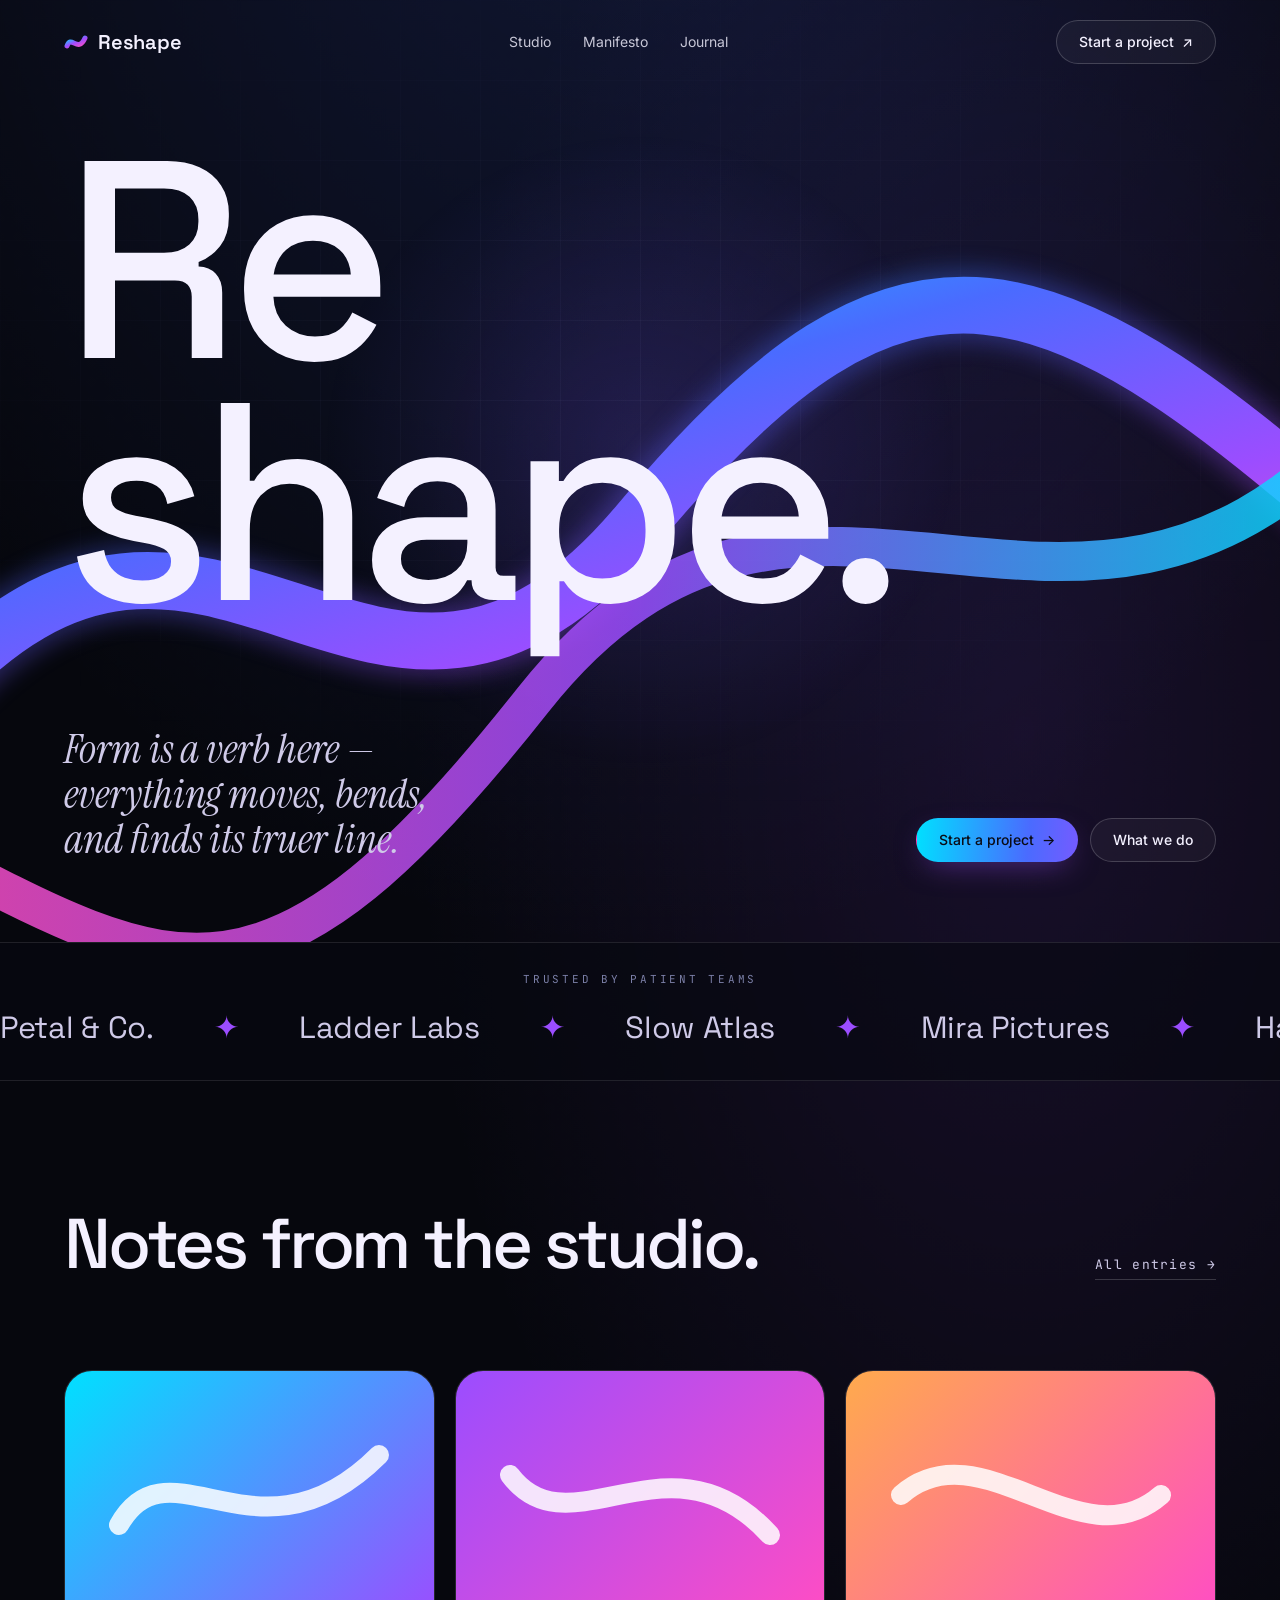
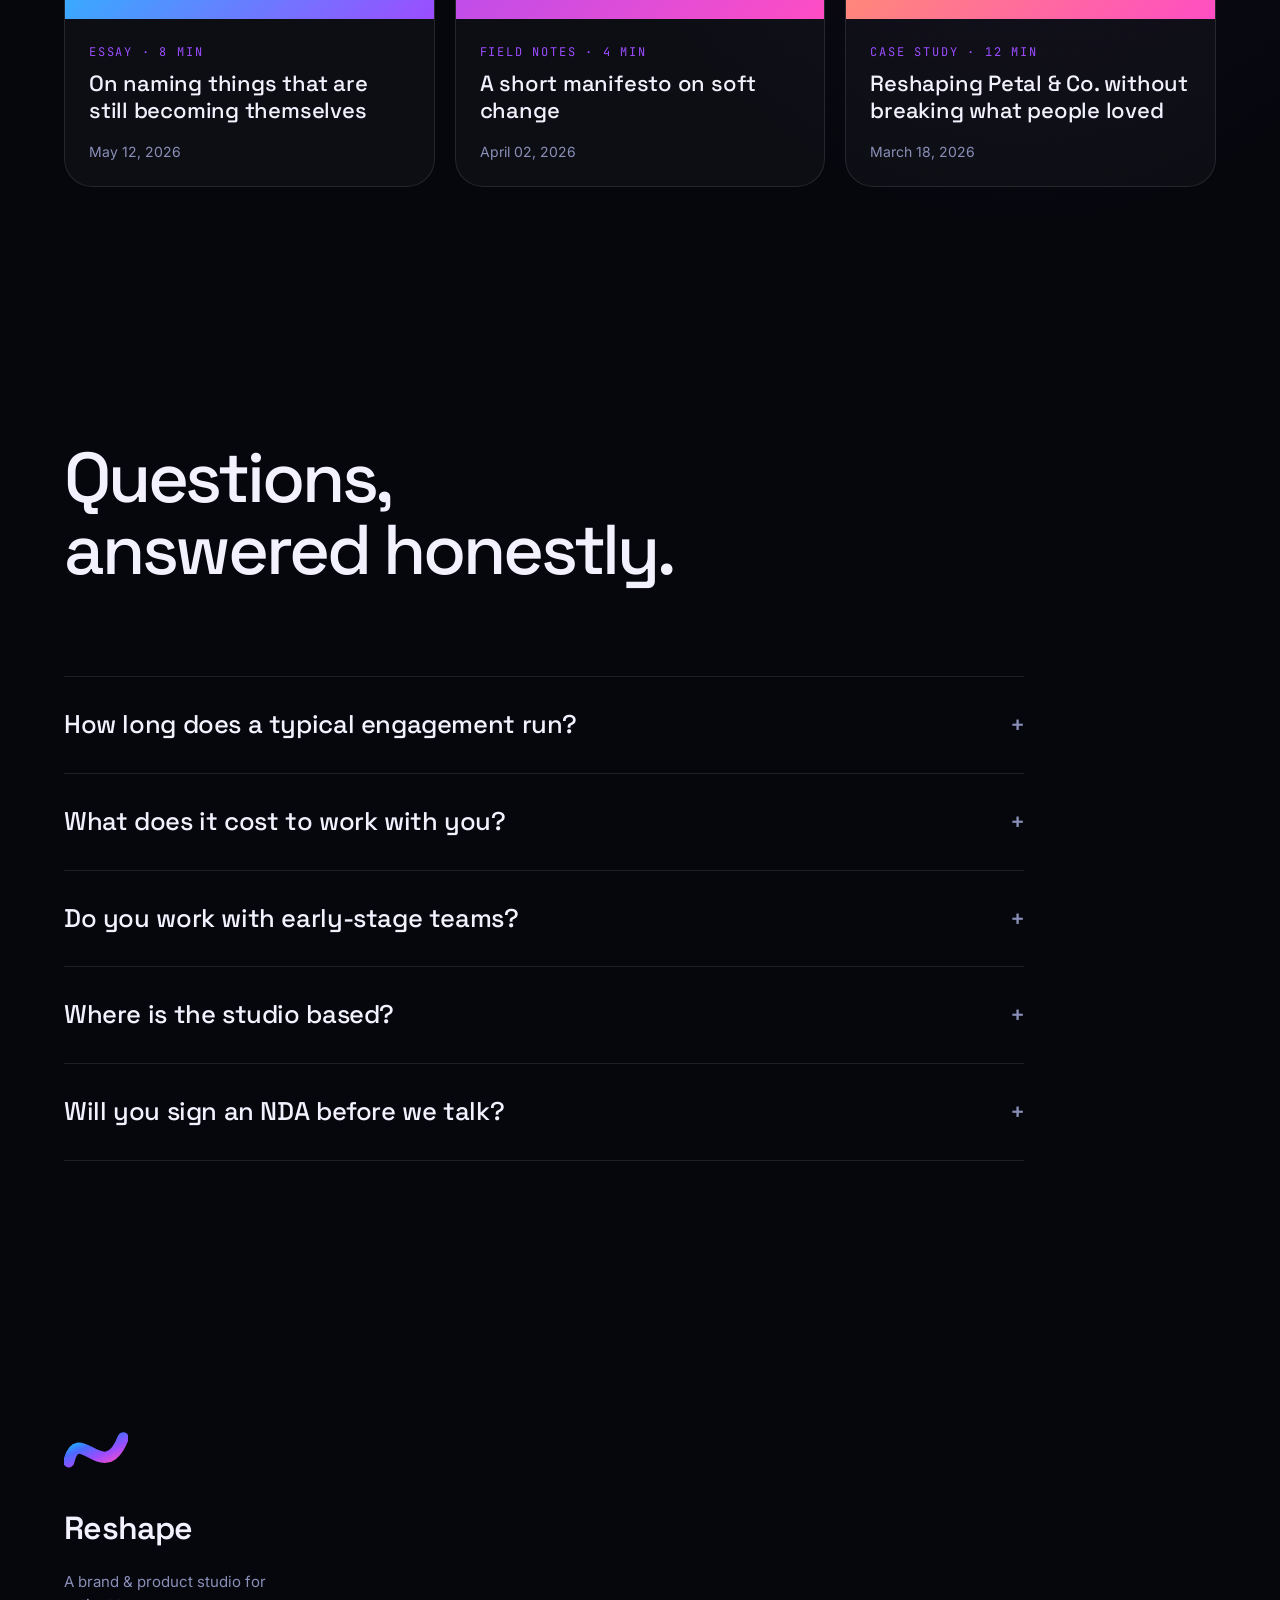
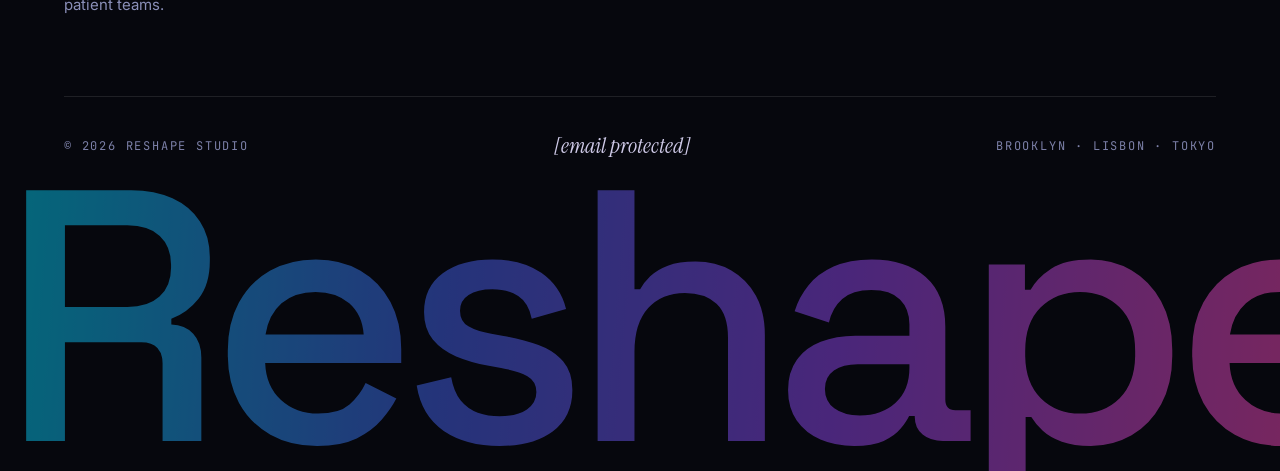
==== index.html @ f574984a "Update index.html" ====
<!doctype html>
<html lang="en">
<head>
<meta charset="utf-8" />
<meta name="viewport" content="width=device-width, initial-scale=1, viewport-fit=cover" />
<meta name="theme-color" content="#06070d" />
<title>Reshape</title>
<meta name="description" content="Reshape is a studio for patient teams. We help brands turn the corner without losing the thread — identity, product, and direction." />

<link rel="preconnect" href="https://fonts.googleapis.com" />
<link rel="preconnect" href="https://fonts.gstatic.com" crossorigin />
<link href="https://fonts.googleapis.com/css2?family=Space+Grotesk:wght@300;400;500;600;700&family=Inter:wght@300;400;500;600;700&family=Instrument+Serif:ital@0;1&family=JetBrains+Mono:wght@400;500&display=swap" rel="stylesheet" />
<link rel="stylesheet" href="aurora.css" />

<link rel="icon" href="data:image/svg+xml,%3Csvg xmlns='http://www.w3.org/2000/svg' viewBox='0 0 32 32'%3E%3Cdefs%3E%3ClinearGradient id='g' x1='0%25' y1='0%25' x2='100%25' y2='100%25'%3E%3Cstop offset='0%25' stop-color='%2300e0ff'/%3E%3Cstop offset='50%25' stop-color='%239b4dff'/%3E%3Cstop offset='100%25' stop-color='%23ff4dc4'/%3E%3C/linearGradient%3E%3C/defs%3E%3Cpath d='M 4 20 C 8 6, 18 26, 28 12' stroke='url(%23g)' stroke-width='6' stroke-linecap='round' fill='none'/%3E%3C/svg%3E" />

<script>
  /* Defaults persisted by the host. Edit values here for first-load state. */
  window.__TWEAK_DEFAULTS = /*EDITMODE-BEGIN*/{
    "mood": "aurora",
    "energy": "standard",
    "stance": "grotesk"
  }/*EDITMODE-END*/;
</script>
</head>
<body>

<!-- ambient cursor glow -->
<div id="cursor-glow" aria-hidden="true"></div>

<!-- NAV -->
<header class="nav" id="nav">
  <a class="nav__brand" href="#top" aria-label="Reshape home">
    <svg class="nav__logo" viewBox="0 0 24 24" aria-hidden="true">
      <defs>
        <linearGradient id="navLogo" x1="0%" y1="0%" x2="100%" y2="100%">
          <stop offset="0%" stop-color="#00e0ff"/>
          <stop offset="50%" stop-color="#9b4dff"/>
          <stop offset="100%" stop-color="#ff4dc4"/>
        </linearGradient>
      </defs>
      <path d="M 3 16 C 7 4, 14 24, 21 8" stroke="url(#navLogo)" stroke-width="5" stroke-linecap="round" fill="none"/>
    </svg>
    <span>Reshape</span>
  </a>
  <nav class="nav__links" aria-label="Primary">
    <a href="#capabilities">Studio</a>
    <a href="#manifesto">Manifesto</a>
    <a href="#journal">Journal</a>
  </nav>
  <a class="nav__cta btn btn--ghost" href="#contact">Start a project <span aria-hidden="true">↗</span></a>
  <button class="nav__burger" id="burger" aria-label="Open menu" aria-expanded="false" aria-controls="mobile-menu">
    <span></span><span></span>
  </button>
</header>

<!-- mobile menu -->
<div class="mobile-menu" id="mobile-menu" aria-hidden="true">
  <a href="#capabilities">Studio</a>
  <a href="#manifesto">Manifesto</a>
  <a href="#journal">Journal</a>
  <a class="btn btn--solid" href="#contact">Start a project ↗</a>
</div>

<main id="top">

<!-- HERO -->
<section class="hero">
  <div class="hero__grid" aria-hidden="true"></div>

  <svg class="hero__ribbon" viewBox="0 0 1440 1200" preserveAspectRatio="xMidYMid slice" aria-hidden="true">
    <defs>
      <linearGradient id="auroraGrad" x1="0%" y1="0%" x2="100%" y2="100%">
        <stop offset="0%" stop-color="#00e0ff"/>
        <stop offset="35%" stop-color="#4a6bff"/>
        <stop offset="65%" stop-color="#9b4dff"/>
        <stop offset="100%" stop-color="#ff4dc4"/>
      </linearGradient>
      <linearGradient id="auroraGrad2" x1="0%" y1="0%" x2="100%" y2="0%">
        <stop offset="0%" stop-color="#ff4dc4"/>
        <stop offset="50%" stop-color="#9b4dff"/>
        <stop offset="100%" stop-color="#00e0ff"/>
      </linearGradient>
      <filter id="auroraGlow" x="-20%" y="-20%" width="140%" height="140%">
        <feGaussianBlur stdDeviation="14"/>
      </filter>
    </defs>
    <path class="ribbon-glow" d="M -80 720 C 240 360, 420 880, 720 520 S 1180 220, 1560 560"
      stroke="url(#auroraGrad)" stroke-width="80" stroke-linecap="round" fill="none" opacity="0.35" filter="url(#auroraGlow)"/>
    <path class="ribbon-main" d="M -80 720 C 240 360, 420 880, 720 520 S 1180 220, 1560 560"
      stroke="url(#auroraGrad)" stroke-width="64" stroke-linecap="round" fill="none"/>
    <path class="ribbon-cross" d="M 1520 420 C 1200 760, 900 340, 600 720 S 200 1040, -100 880"
      stroke="url(#auroraGrad2)" stroke-width="44" stroke-linecap="round" fill="none" opacity="0.85"/>
  </svg>

  <div class="hero__inner">

    <h1 class="hero__wordmark" data-reveal>
      <span>Re&shy;</span>
      <span>shape.</span>
    </h1>

    <div class="hero__bottom">
      <p class="hero__tag">
        Form is a verb here —<br/>
        everything moves, bends,<br/>
        and finds its truer line.
      </p>
      <div class="hero__cta">
        <a class="btn btn--solid" href="#contact">Start a project <span aria-hidden="true">→</span></a>
        <a class="btn btn--ghost" href="#capabilities">What we do</a>
      </div>
    </div>

  <!--   <a class="hero__scroll" href="#manifesto" aria-label="Scroll down">
      <span>Scroll</span>
      <svg viewBox="0 0 12 24" width="12" height="24" aria-hidden="true">
        <path d="M 6 2 L 6 20 M 2 16 L 6 20 L 10 16" stroke="currentColor" stroke-width="1.5" fill="none" stroke-linecap="round"/>
      </svg>
    </a> -->
  </div>
</section>

<!-- LOGO MARQUEE -->
<section class="marquee" aria-label="Selected clients">
  <div class="marquee__label">Trusted by patient teams</div>
  <div class="marquee__track">
    <div class="marquee__row">
      <span>Petal &amp; Co.</span>
      <span aria-hidden="true">✦</span>
      <span>Ladder Labs</span>
      <span aria-hidden="true">✦</span>
      <span>Slow Atlas</span>
      <span aria-hidden="true">✦</span>
      <span>Mira Pictures</span>
      <span aria-hidden="true">✦</span>
      <span>Halfwater</span>
      <span aria-hidden="true">✦</span>
      <span>Forager &amp; Sons</span>
      <span aria-hidden="true">✦</span>
      <span>Northbound</span>
      <span aria-hidden="true">✦</span>
      <span>The Long Now</span>
      <span aria-hidden="true">✦</span>
      <span>Riverwide</span>
      <span aria-hidden="true">✦</span>
    </div>
    <div class="marquee__row" aria-hidden="true">
      <span>Petal &amp; Co.</span>
      <span>✦</span>
      <span>Ladder Labs</span>
      <span>✦</span>
      <span>Slow Atlas</span>
      <span>✦</span>
      <span>Mira Pictures</span>
      <span>✦</span>
      <span>Halfwater</span>
      <span>✦</span>
      <span>Forager &amp; Sons</span>
      <span>✦</span>
      <span>Northbound</span>
      <span>✦</span>
      <span>The Long Now</span>
      <span>✦</span>
      <span>Riverwide</span>
      <span>✦</span>
    </div>
  </div>
</section>

<!-- MANIFESTO 
<section class="manifesto" id="manifesto">
  <div class="container">
    <div class="section-head">
      <h2 class="section-title" data-reveal>
        Reshaping the digital landscape
      </h2>
    </div>
 <div class="manifesto__cols">
      <p data-reveal>Most brands don't need to be rebuilt. They need to be heard — patiently, carefully — until their next shape becomes obvious. We sit with the brief, draw it relentlessly, and hand back something alive in the world.</p>
      <p data-reveal>We work in small five-week cohorts. Four people, one decision worth getting right. No platoons. No decks for the sake of decks. Just a posture, a vocabulary, a way of being seen — and the systems to keep it growing.</p>
    </div> 
  </div>
</section> -->

<!-- CAPABILITIES 
<section class="capabilities" id="capabilities">
  <div class="container">
    <div class="section-head">
      <h2 class="section-title" data-reveal>What we draw, build, and ship.</h2>
    </div>

    <div class="cap-grid">
      <article class="cap" data-reveal>
        <header>
          <span class="cap__index">a / 04</span>
          <h3>Identity</h3>
        </header>
        <p>Marks, type systems, and tone of voice that age into themselves. Built to travel.</p>
        <ul class="cap__list">
          <li>Wordmarks &amp; symbols</li>
          <li>Type pairing &amp; custom letters</li>
          <li>Color, motion &amp; sound</li>
          <li>Brand guidelines</li>
        </ul>
        <svg class="cap__line" viewBox="0 0 200 80" aria-hidden="true">
          <path d="M 10 50 C 50 10, 90 70, 130 30 S 180 50, 190 30" stroke="url(#auroraGrad)" stroke-width="14" stroke-linecap="round" fill="none"/>
        </svg>
      </article>

      <article class="cap" data-reveal>
        <header>
          <span class="cap__index">b / 04</span>
          <h3>Product</h3>
        </header>
        <p>Interfaces with a clear posture and a quiet hand. We design what scales.</p>
        <ul class="cap__list">
          <li>Product strategy</li>
          <li>UI / UX design systems</li>
          <li>Web design &amp; build</li>
          <li>Front-end engineering</li>
        </ul>
        <svg class="cap__line" viewBox="0 0 200 80" aria-hidden="true">
          <path d="M 10 30 C 40 80, 80 10, 120 50 S 170 30, 190 50" stroke="url(#auroraGrad)" stroke-width="14" stroke-linecap="round" fill="none"/>
        </svg>
      </article>

      <article class="cap" data-reveal>
        <header>
          <span class="cap__index">c / 04</span>
          <h3>Editorial</h3>
        </header>
        <p>Books, decks, and stories with weight. Voices arranged in rhythm and breath.</p>
        <ul class="cap__list">
          <li>Editorial direction</li>
          <li>Art direction &amp; photography</li>
          <li>Long-form content systems</li>
          <li>Print &amp; publishing</li>
        </ul>
        <svg class="cap__line" viewBox="0 0 200 80" aria-hidden="true">
          <path d="M 10 60 C 40 20, 80 70, 110 30 S 170 50, 190 40" stroke="url(#auroraGrad)" stroke-width="14" stroke-linecap="round" fill="none"/>
        </svg>
      </article>

      <article class="cap" data-reveal>
        <header>
          <span class="cap__index">d / 04</span>
          <h3>Direction</h3>
        </header>
        <p>An outside perspective on your next year. Quietly, then all at once.</p>
        <ul class="cap__list">
          <li>Brand audits &amp; strategy</li>
          <li>Naming &amp; messaging</li>
          <li>Creative leadership</li>
          <li>Embedded partnerships</li>
        </ul>
        <svg class="cap__line" viewBox="0 0 200 80" aria-hidden="true">
          <path d="M 10 40 C 30 70, 70 20, 100 50 S 170 30, 190 50" stroke="url(#auroraGrad)" stroke-width="14" stroke-linecap="round" fill="none"/>
        </svg>
      </article>
    </div>
  </div>
</section> -->

<!-- PROCESS 
<section class="process">
  <div class="container">
    <div class="section-head">
      <h2 class="section-title" data-reveal>Three weights, one line.</h2>
    </div>

    <ol class="process__list">
      <li class="process__step" data-reveal>
        <div class="process__num">01</div>
        <div class="process__body">
          <h3>Direction</h3>
          <p>We sit with the brief — your tensions, your audience, your unspoken assumptions — until the shape it wants reveals itself. Two weeks of looking, listening, sketching.</p>
          <div class="process__meta"><span>Weeks 1–2</span> · <span>Discovery, audit, strategy</span></div>
        </div>
        <svg class="process__arc" viewBox="0 0 200 80" aria-hidden="true">
          <path d="M 10 50 C 50 10, 90 70, 130 30 S 180 50, 190 30" stroke="url(#auroraGrad)" stroke-width="12" stroke-linecap="round" fill="none"/>
        </svg>
      </li>
      <li class="process__step" data-reveal>
        <div class="process__num">02</div>
        <div class="process__body">
          <h3>Discipline</h3>
          <p>Then we draw — relentlessly — until every curve carries weight. Two weeks of making the work feel inevitable.</p>
          <div class="process__meta"><span>Weeks 3–4</span> · <span>Design, iterate, refine</span></div>
        </div>
        <svg class="process__arc" viewBox="0 0 200 80" aria-hidden="true">
          <path d="M 10 30 C 40 80, 80 10, 120 50 S 170 30, 190 50" stroke="url(#auroraGrad)" stroke-width="12" stroke-linecap="round" fill="none"/>
        </svg>
      </li>
      <li class="process__step" data-reveal>
        <div class="process__num">03</div>
        <div class="process__body">
          <h3>Delivery</h3>
          <p>And then we let it go, alive in the hands of the people who use it. One week of hand-off, training, and patient launch.</p>
          <div class="process__meta"><span>Week 5</span> · <span>Build, ship, hand over</span></div>
        </div>
        <svg class="process__arc" viewBox="0 0 200 80" aria-hidden="true">
          <path d="M 10 40 C 30 70, 70 20, 100 50 S 170 30, 190 50" stroke="url(#auroraGrad)" stroke-width="12" stroke-linecap="round" fill="none"/>
        </svg>
      </li>
    </ol>
  </div>
</section> -->

<!-- STATS 
<section class="stats">
  <div class="container">
    <div class="stats__grid">
      <div class="stat" data-reveal>
        <div class="stat__num" data-count="84">0</div>
        <div class="stat__label">brands reshaped<br/>since 2019</div>
      </div>
      <div class="stat" data-reveal>
        <div class="stat__num" data-count="5">0</div>
        <div class="stat__label">weeks from kickoff<br/>to handoff, typically</div>
      </div>
      <div class="stat" data-reveal>
        <div class="stat__num" data-count="14">0</div>
        <div class="stat__label">in the studio<br/>across 4 timezones</div>
      </div>
      <div class="stat" data-reveal>
        <div class="stat__num" data-count="2">0</div>
        <div class="stat__label">spots open<br/>for Q3 of 2026</div>
      </div>
    </div>
  </div>
</section> -->

<!-- JOURNAL -->
<section class="journal" id="journal">
  <div class="container">
    <div class="section-head section-head--row">
      <div>
        <h2 class="section-title" data-reveal>Notes from the studio.</h2>
      </div>
      <a class="link" href="#">All entries →</a>
    </div>
    <div class="journal__grid">
      <a class="post" href="#" data-reveal style="--from:#00e0ff;--to:#9b4dff">
        <div class="post__cover">
          <svg viewBox="0 0 300 200" aria-hidden="true"><path d="M 20 130 C 70 40, 160 180, 280 60" stroke="white" stroke-opacity="0.85" stroke-width="20" stroke-linecap="round" fill="none"/></svg>
        </div>
        <div class="post__meta">Essay · 8 min</div>
        <h3 class="post__title">On naming things that are still becoming themselves</h3>
        <div class="post__date">May 12, 2026</div>
      </a>
      <a class="post" href="#" data-reveal style="--from:#9b4dff;--to:#ff4dc4">
        <div class="post__cover">
          <svg viewBox="0 0 300 200" aria-hidden="true"><path d="M 20 80 C 80 160, 180 30, 280 140" stroke="white" stroke-opacity="0.85" stroke-width="20" stroke-linecap="round" fill="none"/></svg>
        </div>
        <div class="post__meta">Field notes · 4 min</div>
        <h3 class="post__title">A short manifesto on soft change</h3>
        <div class="post__date">April 02, 2026</div>
      </a>
      <a class="post" href="#" data-reveal style="--from:#ffaa4d;--to:#ff4dc4">
        <div class="post__cover">
          <svg viewBox="0 0 300 200" aria-hidden="true"><path d="M 20 100 C 100 30, 200 170, 280 100" stroke="white" stroke-opacity="0.85" stroke-width="20" stroke-linecap="round" fill="none"/></svg>
        </div>
        <div class="post__meta">Case study · 12 min</div>
        <h3 class="post__title">Reshaping Petal &amp; Co. without breaking what people loved</h3>
        <div class="post__date">March 18, 2026</div>
      </a>
    </div>
  </div>
</section>

<!-- FAQ -->
<section class="faq">
  <div class="container">
    <div class="section-head">
      <h2 class="section-title" data-reveal>Questions, answered honestly.</h2>
    </div>
    <div class="faq__list" id="faq-list">
      <details class="faq__item" data-reveal>
        <summary>How long does a typical engagement run?<span class="faq__icon" aria-hidden="true">+</span></summary>
        <div class="faq__body">Most identity engagements run five weeks end-to-end. Product work and embedded direction usually extends to 8–14 weeks; we'll scope honestly on the kickoff call.</div>
      </details>
      <details class="faq__item" data-reveal>
        <summary>What does it cost to work with you?<span class="faq__icon" aria-hidden="true">+</span></summary>
        <div class="faq__body">Identity sprints start at $48,000. Product engagements start at $96,000. We don't haggle, but we'll happily reshape scope to fit the right number for both of us.</div>
      </details>
      <details class="faq__item" data-reveal>
        <summary>Do you work with early-stage teams?<span class="faq__icon" aria-hidden="true">+</span></summary>
        <div class="faq__body">Often. We hold one founder slot per cohort at a reduced rate — apply by the form below and tell us your story.</div>
      </details>
      <details class="faq__item" data-reveal>
        <summary>Where is the studio based?<span class="faq__icon" aria-hidden="true">+</span></summary>
        <div class="faq__body">Brooklyn, Lisbon, and Tokyo, in that order of timezone. We work remotely with frequent in-person workshops; we'll fly out for the kickoff.</div>
      </details>
      <details class="faq__item" data-reveal>
        <summary>Will you sign an NDA before we talk?<span class="faq__icon" aria-hidden="true">+</span></summary>
        <div class="faq__body">Yes. Send one to <a href="/cdn-cgi/l/email-protection#533b363f3f3c132136203b3223367d202726373a3c"><span class="__cf_email__" data-cfemail="2c44494040436c5e495f444d5c49025f5859484543">[email&#160;protected]</span></a> with your kickoff inquiry and we'll have it signed within the day.</div>
      </details>
    </div>
  </div>
</section>

<!-- FOOTER -->
<footer class="footer">
  <div class="container">
    <div class="footer__top">
      <div class="footer__brand">
        <svg class="footer__logo" viewBox="0 0 80 80" aria-hidden="true">
          <path d="M 6 56 C 18 6, 50 88, 74 26" stroke="url(#auroraGrad)" stroke-width="14" stroke-linecap="round" fill="none"/>
        </svg>
        <div class="footer__mark">Reshape</div>
        <p>A brand &amp; product studio for patient teams.</p>
      </div>

    </div>

    <div class="footer__bottom">
      <div>© 2026 Reshape Studio</div>
      <div class="footer__email"><a href="/cdn-cgi/l/email-protection#49212c252526093b2c3a2128392c673a3d3c2d2026"><span class="__cf_email__" data-cfemail="ea828f868685aa988f99828b9a8fc4999e9f8e8385">[email&#160;protected]</span></a></div>
      <div>Brooklyn · Lisbon · Tokyo</div>
    </div>
  </div>

  <!-- huge footer wordmark -->
  <div class="footer__mega" aria-hidden="true">Reshape.</div>
</footer>

<!-- shared SVG defs (re-declared for inline scopes) -->
<svg width="0" height="0" style="position:absolute" aria-hidden="true">
  <defs>
    <linearGradient id="auroraGrad-global" x1="0%" y1="0%" x2="100%" y2="100%">
      <stop offset="0%" stop-color="#00e0ff"/>
      <stop offset="35%" stop-color="#4a6bff"/>
      <stop offset="65%" stop-color="#9b4dff"/>
      <stop offset="100%" stop-color="#ff4dc4"/>
    </linearGradient>
  </defs>
</svg>

<script data-cfasync="false" src="/cdn-cgi/scripts/5c5dd728/cloudflare-static/email-decode.min.js"></script><script src="aurora.js" defer></script>
<script src="tweaks.js" defer></script>

<!-- TWEAKS PANEL -->
<aside class="tw" id="tweaks-panel" hidden aria-label="Tweaks">
  <header class="tw__head">
    <div class="tw__drag" aria-hidden="true">
      <span></span><span></span><span></span>
    </div>
    <div class="tw__title">Tweaks</div>
    <button class="tw__close" id="tw-close" aria-label="Close tweaks">×</button>
  </header>

  <section class="tw__section">
    <div class="tw__label">Mood</div>
    <div class="tw__seg" role="radiogroup" data-tw="mood">
      <button data-v="aurora" class="tw__chip"><span class="tw__sw" style="background:linear-gradient(95deg,#00e0ff,#4a6bff,#9b4dff,#ff4dc4)"></span>Aurora</button>
      <button data-v="sundown" class="tw__chip"><span class="tw__sw" style="background:linear-gradient(95deg,#ffaa4d,#ff6b4d,#ff4d8a,#c84dff)"></span>Sundown</button>
      <button data-v="toxic" class="tw__chip"><span class="tw__sw" style="background:linear-gradient(95deg,#4dffb1,#4ad8e0,#6f4dff,#c84dff)"></span>Toxic</button>
      <button data-v="ember" class="tw__chip"><span class="tw__sw" style="background:linear-gradient(95deg,#ffd24d,#ff6b4d,#c8254d,#6b1a8a)"></span>Ember</button>
    </div>
  </section>

  <section class="tw__section">
    <div class="tw__label">Ribbon energy</div>
    <div class="tw__seg" role="radiogroup" data-tw="energy">
      <button data-v="calm" class="tw__chip">Calm</button>
      <button data-v="standard" class="tw__chip">Standard</button>
      <button data-v="wild" class="tw__chip">Wild</button>
    </div>
  </section>

  <section class="tw__section">
    <div class="tw__label">Type stance</div>
    <div class="tw__seg" role="radiogroup" data-tw="stance">
      <button data-v="grotesk" class="tw__chip">Grotesk</button>
      <button data-v="serif" class="tw__chip">Serif</button>
      <button data-v="mono" class="tw__chip">Mono</button>
    </div>
  </section>
</aside>

</body>
</html>
---- aurora.css ----
/* ========================================================
   Reshape · Aurora — production stylesheet
   Approach: mobile-first, CSS custom properties, fluid type via clamp().
   ======================================================== */

:root {
  /* palette */
  --bg-0: #06070d;
  --bg-1: #0a0b14;
  --bg-2: #131634;
  --ink: #f4f1ff;
  --ink-dim: #cfcae8;
  --ink-mute: #8a8fb8;
  --ink-faint: #7c80a8;
  --line: rgba(255, 255, 255, 0.1);
  --line-strong: rgba(255, 255, 255, 0.18);
  --tile: rgba(255, 255, 255, 0.03);
  --tile-hover: rgba(255, 255, 255, 0.06);

  --cyan: #00e0ff;
  --blue: #4a6bff;
  --violet: #9b4dff;
  --magenta: #ff4dc4;
  --orange: #ffaa4d;
  --mint: #4dffb1;

  --grad: linear-gradient(95deg, var(--cyan) 0%, var(--blue) 35%, var(--violet) 65%, var(--magenta) 100%);
  --grad-soft: linear-gradient(135deg, rgba(0, 224, 255, 0.18), rgba(155, 77, 255, 0.18), rgba(255, 77, 196, 0.18));

  /* type */
  --f-display: "Space Grotesk", system-ui, sans-serif;
  --f-body: "Inter", system-ui, sans-serif;
  --f-serif: "Instrument Serif", Georgia, serif;
  --f-mono: "JetBrains Mono", ui-monospace, monospace;

  /* tweak-driven */
  --f-display-tw: "Space Grotesk", system-ui, sans-serif;
  --f-display-weight: 500;
  --f-display-tracking: -0.045em;
  --f-display-case: none;
  --f-display-style: normal;
  --glow-rgb: 120, 90, 255;
  --cta-border: rgba(155, 77, 255, 0.18);

  /* layout */
  --container: 1280px;
  --gutter: clamp(20px, 5vw, 80px);
  --radius: 28px;
  --radius-lg: 36px;

  /* anim */
  --ease: cubic-bezier(0.22, 1, 0.36, 1);
}

* { box-sizing: border-box; }

html, body {
  margin: 0; padding: 0;
  background: var(--bg-0);
  color: var(--ink);
  font-family: var(--f-body);
  -webkit-font-smoothing: antialiased;
  -moz-osx-font-smoothing: grayscale;
  text-rendering: optimizeLegibility;
}

html { scroll-behavior: smooth; }
@media (prefers-reduced-motion: reduce) {
  html { scroll-behavior: auto; }
  *, *::before, *::after { animation-duration: 0.001ms !important; transition-duration: 0.001ms !important; }
}

body {
  font-size: 17px;
  line-height: 1.55;
  overflow-x: hidden;
  background:
    radial-gradient(120% 60% at 50% -10%, rgba(74, 107, 255, 0.18) 0%, transparent 60%),
    radial-gradient(80% 50% at 80% 20%, rgba(155, 77, 255, 0.12) 0%, transparent 60%),
    var(--bg-0);
}

a { color: inherit; text-decoration: none; }

::selection { background: rgba(155, 77, 255, 0.6); color: white; }

/* ============== CURSOR GLOW ============== */
#cursor-glow {
  position: fixed;
  top: 0; left: 0;
  width: 640px; height: 640px;
  border-radius: 50%;
  background: radial-gradient(circle, rgba(var(--glow-rgb), 0.18), rgba(var(--glow-rgb), 0) 70%);
  pointer-events: none;
  transform: translate3d(-320px, -320px, 0);
  z-index: 1;
  opacity: 0;
  transition: opacity 0.6s ease, background 0.6s ease;
  will-change: transform;
}
body.glow-on #cursor-glow { opacity: 1; }
@media (hover: none) { #cursor-glow { display: none; } }

/* ============== CONTAINER / SECTIONS ============== */
.container {
  max-width: var(--container);
  margin: 0 auto;
  padding: 0 var(--gutter);
  position: relative;
  z-index: 2;
}

section { position: relative; z-index: 2; }

/* ============== NAV ============== */
.nav {
  position: fixed; top: 0; left: 0; right: 0; z-index: 50;
  display: flex; align-items: center; justify-content: space-between;
  gap: 24px;
  padding: 20px var(--gutter);
  transition: background 0.3s ease, backdrop-filter 0.3s ease, border-color 0.3s ease;
  border-bottom: 1px solid transparent;
}
.nav.is-scrolled {
  background: rgba(6, 7, 13, 0.7);
  backdrop-filter: blur(16px);
  -webkit-backdrop-filter: blur(16px);
  border-bottom-color: var(--line);
}
.nav__brand {
  display: flex; align-items: center; gap: 10px;
  font-family: var(--f-display); font-size: 20px; font-weight: 600; letter-spacing: -0.01em;
  color: var(--ink);
}
.nav__logo { width: 24px; height: 24px; flex-shrink: 0; }
.nav__links {
  display: flex; gap: 32px;
  font-size: 14px; color: rgba(232, 230, 245, 0.85);
}
.nav__links a {
  position: relative;
  padding: 6px 0;
  transition: color 0.2s;
}
.nav__links a:hover { color: var(--ink); }
.nav__links a::after {
  content: ""; position: absolute; left: 0; bottom: 0; right: 100%;
  height: 1px; background: var(--grad);
  transition: right 0.4s var(--ease);
}
.nav__links a:hover::after { right: 0; }

.nav__burger {
  display: none;
  background: transparent; border: 1px solid var(--line-strong); color: var(--ink);
  width: 40px; height: 40px; border-radius: 99px;
  cursor: pointer; padding: 0; position: relative;
}
.nav__burger span {
  position: absolute; left: 10px; right: 10px; height: 1.5px; background: currentColor;
  border-radius: 1px; transition: transform 0.3s var(--ease), opacity 0.2s;
}
.nav__burger span:nth-child(1) { top: 15px; }
.nav__burger span:nth-child(2) { top: 23px; }
.nav__burger.is-open span:nth-child(1) { top: 19px; transform: rotate(45deg); }
.nav__burger.is-open span:nth-child(2) { top: 19px; transform: rotate(-45deg); }

/* ============== BUTTONS ============== */
.btn {
  display: inline-flex; align-items: center; gap: 8px;
  padding: 14px 22px;
  border-radius: 99px;
  font-family: var(--f-body); font-size: 14px; font-weight: 500;
  cursor: pointer; border: 1px solid transparent;
  transition: transform 0.2s var(--ease), background 0.2s, border-color 0.2s, box-shadow 0.3s;
  white-space: nowrap;
  line-height: 1;
}
.btn--solid {
  background: var(--grad);
  color: #0a0b14;
  background-size: 200% 100%;
  background-position: 0% 50%;
  box-shadow: 0 10px 30px -10px rgba(155, 77, 255, 0.5);
}
.btn--solid:hover { background-position: 100% 50%; transform: translateY(-1px); box-shadow: 0 16px 40px -12px rgba(255, 77, 196, 0.5); }
.btn--ghost {
  background: rgba(255, 255, 255, 0.04);
  border-color: var(--line-strong);
  color: var(--ink);
}
.btn--ghost:hover { background: rgba(255, 255, 255, 0.08); border-color: rgba(255, 255, 255, 0.3); }

/* ============== MOBILE MENU ============== */
.mobile-menu {
  position: fixed; inset: 64px 0 0 0;
  background: rgba(6, 7, 13, 0.96);
  backdrop-filter: blur(20px);
  padding: 32px var(--gutter);
  display: flex; flex-direction: column; gap: 4px;
  z-index: 40;
  transform: translateY(-110%);
  transition: transform 0.45s var(--ease);
  border-bottom: 1px solid var(--line);
}
.mobile-menu.is-open { transform: translateY(0); }
.mobile-menu a {
  font-family: var(--f-display); font-size: 32px; font-weight: 500;
  padding: 16px 0;
  border-bottom: 1px solid var(--line);
  letter-spacing: -0.02em;
}
.mobile-menu .btn { margin-top: 24px; align-self: flex-start; padding: 16px 26px; font-size: 15px; }

/* ============== ATOMS ============== */
.eyebrow {
  display: inline-flex; align-items: center; gap: 12px;
  font-family: var(--f-mono); font-size: 12px;
  letter-spacing: 0.18em; text-transform: uppercase;
  color: var(--ink-mute);
  flex-wrap: wrap;
}
.eyebrow__sep { opacity: 0.4; }
.eyebrow__status { display: inline-flex; align-items: center; gap: 8px; color: var(--ink-dim); }

.dot { width: 8px; height: 8px; border-radius: 99px; flex-shrink: 0; display: inline-block; }
.dot--violet { background: var(--violet); box-shadow: 0 0 10px var(--violet); }
.dot--cyan { background: var(--cyan); box-shadow: 0 0 10px var(--cyan); }
.dot--magenta { background: var(--magenta); box-shadow: 0 0 10px var(--magenta); }
.dot--green { background: #3ec078; box-shadow: 0 0 10px #3ec078; }

.kicker {
  display: inline-flex; align-items: center; gap: 12px;
  font-family: var(--f-mono); font-size: 12px;
  letter-spacing: 0.2em; text-transform: uppercase;
  color: var(--ink-mute);
  margin-bottom: 28px;
}

.italic { font-family: var(--f-serif); font-style: italic; font-weight: 400; }
.muted { color: var(--ink-mute); }
.link {
  font-family: var(--f-mono); font-size: 13px; letter-spacing: 0.1em;
  color: var(--ink-dim);
  border-bottom: 1px solid var(--line-strong);
  padding-bottom: 4px;
  transition: color 0.2s, border-color 0.2s;
}
.link:hover { color: var(--ink); border-bottom-color: var(--magenta); }

/* ============== REVEAL ==============
   Inverted: content is visible by default. Reveal animation only runs
   when JS adds `.js-reveals` to <body> — ensuring no content ever stays
   invisible if JS / IntersectionObserver fails. */
[data-reveal] {
  opacity: 1;
  transform: none;
}
body.js-reveals [data-reveal] {
  opacity: 0;
  transform: translateY(28px);
  transition: opacity 1s var(--ease), transform 1s var(--ease);
}
body.js-reveals [data-reveal].is-in,
[data-reveal].is-in {
  opacity: 1;
  transform: none;
}

/* ============== HERO ============== */
.hero {
  position: relative;
  min-height: 100vh;
  min-height: 100svh;
  padding-top: 100px;
  padding-bottom: 80px;
  overflow: hidden;
}
h1.hero__wordmark.is-in {
    margin-top: 40px;
}
.hero__grid {
  position: absolute; inset: 0;
  background-image:
    linear-gradient(rgba(154, 160, 214, 0.06) 1px, transparent 1px),
    linear-gradient(90deg, rgba(154, 160, 214, 0.06) 1px, transparent 1px);
  background-size: 80px 80px;
  mask-image: radial-gradient(80% 60% at 50% 40%, black, transparent 80%);
  -webkit-mask-image: radial-gradient(80% 60% at 50% 40%, black, transparent 80%);
  pointer-events: none;
  z-index: 1;
}
.hero__ribbon {
  position: absolute;
  top: 8%;
  left: 0; right: 0;
  width: 100%;
  height: 110%;
  pointer-events: none;
  z-index: 1;
}
.hero__ribbon path { stroke-dasharray: 4200; stroke-dashoffset: 4200; animation: ribbonDraw 2.4s var(--ease) 0.2s forwards; }
.hero__ribbon path.ribbon-cross { animation-delay: 0.6s; }
@keyframes ribbonDraw { to { stroke-dashoffset: 0; } }

.hero__inner {
  position: relative; z-index: 3;
  padding: 0 var(--gutter);
  max-width: var(--container);
  margin: 0 auto;
  display: flex; flex-direction: column;
  height: 100%;
}

.hero .eyebrow { margin-bottom: 64px; }

.hero__wordmark {
  font-family: var(--f-display-tw, var(--f-display));
  font-weight: var(--f-display-weight, 500);
  font-style: var(--f-display-style, normal);
  text-transform: var(--f-display-case, none);
  margin: 0;
  font-size: clamp(80px, 22vw, 340px);
  line-height: 0.86;
  letter-spacing: var(--f-display-tracking, -0.045em);
  color: var(--ink);
  mix-blend-mode: screen;
  transition: font-family 0.4s, letter-spacing 0.4s;
}
.hero__wordmark span { display: block; }

.hero__bottom {
  margin-top: auto;
  padding-top: clamp(48px, 8vw, 120px);
  display: flex; justify-content: space-between; align-items: flex-end;
  gap: 40px;
  flex-wrap: wrap;
}
.hero__tag {
  font-family: var(--f-serif);
  font-style: italic;
  font-size: clamp(24px, 3.2vw, 44px);
  line-height: 1.1;
  color: var(--ink-dim);
  max-width: 540px;
  margin: 0;
}
.hero__cta { display: flex; gap: 12px; flex-wrap: wrap; }

.hero__scroll {
  position: absolute; left: var(--gutter); bottom: 32px;
  display: flex; flex-direction: column; align-items: center; gap: 8px;
  font-family: var(--f-mono); font-size: 11px;
  letter-spacing: 0.2em; text-transform: uppercase;
  color: var(--ink-mute);
  z-index: 4;
}
.hero__scroll svg { animation: scrollBob 2s ease-in-out infinite; }
@keyframes scrollBob { 0%, 100% { transform: translateY(0); } 50% { transform: translateY(4px); } }

/* ============== MARQUEE ============== */
.marquee {
  border-top: 1px solid var(--line);
  border-bottom: 1px solid var(--line);
  padding: 28px 0;
  overflow: hidden;
  background: rgba(8, 9, 17, 0.6);
}
.marquee__label {
  text-align: center;
  font-family: var(--f-mono); font-size: 11px;
  letter-spacing: 0.25em; text-transform: uppercase;
  color: var(--ink-faint);
  margin-bottom: 16px;
}
.marquee__track {
  display: flex; gap: 60px;
  animation: marqueeScroll 50s linear infinite;
  width: max-content;
}
.marquee__row {
  display: flex; gap: 60px; align-items: center;
  font-family: var(--f-display);
  font-size: clamp(20px, 2.4vw, 32px);
  letter-spacing: -0.01em;
  color: var(--ink-dim);
  flex-shrink: 0;
}
.marquee__row span:nth-child(2n) { color: var(--violet); }
@keyframes marqueeScroll { to { transform: translateX(calc(-50% - 30px)); } }

/* ============== SECTION HEAD ============== */
.section-head { margin-bottom: clamp(48px, 7vw, 96px); }
.section-head--row { display: flex; justify-content: space-between; align-items: flex-end; gap: 32px; flex-wrap: wrap; }

.section-title {
  font-family: var(--f-display-tw, var(--f-display));
  font-weight: var(--f-display-weight, 500);
  font-style: var(--f-display-style, normal);
  text-transform: var(--f-display-case, none);
  font-size: clamp(36px, 5.5vw, 80px);
  line-height: 1.02;
  letter-spacing: var(--f-display-tracking, -0.025em);
  color: var(--ink);
  margin: 0;
  max-width: 18ch;
  text-wrap: balance;
  transition: font-family 0.4s, letter-spacing 0.4s;
}
/* Mono stance: trim type slightly (uppercase needs breathing room) */
:root[data-stance="mono"] .section-title { font-size: clamp(28px, 4vw, 56px); letter-spacing: 0; }
:root[data-stance="mono"] .hero__wordmark { font-size: clamp(64px, 16vw, 240px); }
/* Serif stance: keep italic words inline, soften */
:root[data-stance="serif"] .italic { font-family: inherit; font-style: italic; }

/* ============== MANIFESTO ============== */
.manifesto { padding: clamp(80px, 12vw, 160px) 0; }
.manifesto__cols {
  display: grid;
  grid-template-columns: repeat(2, 1fr);
  gap: clamp(28px, 5vw, 64px);
  max-width: 1080px;
  margin-left: auto;
}
.manifesto__cols p {
  margin: 0;
  font-size: clamp(17px, 1.4vw, 19px);
  line-height: 1.55;
  color: var(--ink-dim);
}

/* ============== CAPABILITIES ============== */
.capabilities { padding: clamp(80px, 10vw, 140px) 0; }
.cap-grid {
  display: grid;
  grid-template-columns: repeat(2, 1fr);
  gap: 20px;
}
.cap {
  position: relative;
  padding: 36px;
  border-radius: var(--radius);
  background: var(--tile);
  border: 1px solid var(--line);
  backdrop-filter: blur(10px);
  -webkit-backdrop-filter: blur(10px);
  overflow: hidden;
  transition: transform 0.4s var(--ease), background 0.3s, border-color 0.3s;
  min-height: 360px;
  display: flex; flex-direction: column;
}
.cap:hover {
  background: var(--tile-hover);
  border-color: rgba(155, 77, 255, 0.3);
  transform: translateY(-4px);
}
.cap header { display: flex; justify-content: space-between; align-items: baseline; margin-bottom: 60px; }
.cap__index { font-family: var(--f-mono); font-size: 12px; letter-spacing: 0.2em; color: var(--ink-faint); }
.cap h3 { font-family: var(--f-display); font-size: clamp(32px, 3.5vw, 44px); font-weight: 500; letter-spacing: -0.02em; margin: 0; color: var(--ink); }
.cap p { color: var(--ink-dim); margin: 0 0 20px; max-width: 32ch; font-size: 16px; }
.cap__list { list-style: none; padding: 0; margin: auto 0 0; display: grid; gap: 8px; color: var(--ink-mute); font-size: 14px; font-family: var(--f-mono); }
.cap__list li::before { content: "→ "; color: var(--violet); margin-right: 4px; }
.cap__line {
  position: absolute; right: 24px; top: 24px;
  width: 200px; height: 80px; opacity: 0;
  transform: translateX(20px);
  transition: opacity 0.5s var(--ease), transform 0.5s var(--ease);
  pointer-events: none;
}
.cap:hover .cap__line { opacity: 0.85; transform: translateX(0); }

/* ============== WORK ============== */
.work { padding: clamp(80px, 10vw, 140px) 0; }
.work__filters { display: flex; gap: 8px; flex-wrap: wrap; }
.chip {
  font-family: var(--f-mono); font-size: 12px;
  letter-spacing: 0.1em; text-transform: uppercase;
  padding: 10px 16px; border-radius: 99px;
  border: 1px solid var(--line-strong);
  background: transparent; color: var(--ink-dim);
  cursor: pointer;
  transition: background 0.2s, color 0.2s, border-color 0.2s;
}
.chip:hover { color: var(--ink); border-color: rgba(255, 255, 255, 0.4); }
.chip.is-active {
  background: var(--ink); color: var(--bg-0); border-color: var(--ink);
}

.work__list { border-top: 1px solid var(--line); }
.work__row {
  position: relative;
  display: grid;
  grid-template-columns: 80px 1.4fr 1.4fr 160px 40px;
  align-items: center;
  padding: 28px 0;
  border-bottom: 1px solid var(--line);
  font-size: 22px;
  color: var(--ink);
  transition: padding 0.4s var(--ease), color 0.3s;
}
.work__row:hover { padding-left: 24px; padding-right: 24px; }
.work__row:hover .work__name { color: var(--ink); }
.work__row.is-hidden { display: none; }
.work__year { font-family: var(--f-mono); font-size: 13px; letter-spacing: 0.1em; color: var(--ink-faint); }
.work__name { font-family: var(--f-display); font-weight: 500; letter-spacing: -0.01em; transition: color 0.3s; }
.work__what { color: var(--ink-mute); font-size: 17px; font-family: var(--f-body); }
.work__tag { display: inline-flex; align-items: center; gap: 10px; font-family: var(--f-mono); font-size: 12px; letter-spacing: 0.1em; text-transform: uppercase; color: var(--ink-faint); }
.grad-pill { width: 28px; height: 12px; border-radius: 99px; background: linear-gradient(90deg, var(--from), var(--to)); display: inline-block; }
.work__arrow { font-family: var(--f-display); font-size: 22px; color: var(--ink-mute); justify-self: end; transition: transform 0.3s var(--ease), color 0.2s; }
.work__row:hover .work__arrow { color: var(--ink); transform: translate(4px, -4px) rotate(8deg); }

/* gradient preview on hover */
.work__preview {
  position: absolute;
  right: 60px; top: 50%;
  transform: translateY(-50%) scale(0.7);
  width: 160px; height: 100px;
  border-radius: 14px;
  background: linear-gradient(135deg, var(--from), var(--to));
  opacity: 0;
  pointer-events: none;
  transition: opacity 0.4s var(--ease), transform 0.4s var(--ease);
  box-shadow: 0 20px 40px -10px rgba(0, 0, 0, 0.5), 0 0 40px -10px var(--from);
}
.work__row:hover .work__preview { opacity: 1; transform: translateY(-50%) scale(1); }
@media (max-width: 900px) { .work__preview { display: none; } }

.work__more {
  display: inline-flex; align-items: center; gap: 10px;
  margin-top: 40px;
  padding: 14px 22px; border-radius: 99px;
  border: 1px solid var(--line-strong);
  font-size: 14px; font-weight: 500;
  transition: background 0.2s, border-color 0.2s;
}
.work__more:hover { background: rgba(255,255,255,0.05); border-color: rgba(255,255,255,0.3); }

/* ============== PROCESS ============== */
.process { padding: clamp(80px, 10vw, 140px) 0; }
.process__list { list-style: none; padding: 0; margin: 0; }
.process__step {
  display: grid;
  grid-template-columns: 120px 1fr 240px;
  align-items: flex-start;
  gap: 32px;
  padding: 40px 0;
  border-top: 1px solid var(--line);
  position: relative;
}
.process__step:last-child { border-bottom: 1px solid var(--line); }
.process__num {
  font-family: var(--f-mono); font-size: 13px; letter-spacing: 0.25em;
  color: var(--violet);
  padding-top: 8px;
}
.process__body h3 {
  font-family: var(--f-display); font-weight: 500;
  font-size: clamp(28px, 3vw, 40px);
  letter-spacing: -0.02em; margin: 0 0 12px;
  background: var(--grad);
  -webkit-background-clip: text;
  background-clip: text;
  color: transparent;
  display: inline-block;
}
.process__body p { margin: 0 0 16px; color: var(--ink-dim); font-size: 17px; line-height: 1.55; max-width: 56ch; }
.process__meta { font-family: var(--f-mono); font-size: 12px; letter-spacing: 0.15em; text-transform: uppercase; color: var(--ink-faint); }
.process__arc { width: 100%; height: auto; opacity: 0.6; }

/* ============== STATS ============== */
.stats { padding: clamp(60px, 8vw, 100px) 0; border-top: 1px solid var(--line); border-bottom: 1px solid var(--line); background: rgba(8,9,17,0.4); }
.stats__grid { display: grid; grid-template-columns: repeat(4, 1fr); gap: 32px; }
.stat__num {
  font-family: var(--f-display); font-weight: 500;
  font-size: clamp(56px, 7vw, 96px); line-height: 1; letter-spacing: -0.04em;
  background: var(--grad);
  -webkit-background-clip: text;
  background-clip: text;
  color: transparent;
}
.stat__label { margin-top: 8px; color: var(--ink-mute); font-size: 14px; line-height: 1.4; }

/* ============== TESTIMONIALS ============== */
.testimonials { padding: clamp(80px, 10vw, 140px) 0; }
.t-carousel {
  position: relative;
  border-radius: var(--radius-lg);
  padding: clamp(40px, 6vw, 72px);
  background: linear-gradient(135deg, rgba(0,224,255,0.06), rgba(155,77,255,0.06), rgba(255,77,196,0.06));
  border: 1px solid var(--line);
  min-height: 380px;
  overflow: hidden;
}
.t-slide {
  position: absolute; inset: clamp(40px, 6vw, 72px);
  opacity: 0;
  transform: translateY(20px);
  transition: opacity 0.6s var(--ease), transform 0.6s var(--ease);
  pointer-events: none;
}
.t-slide.is-active { opacity: 1; transform: none; pointer-events: auto; position: relative; }
.t-quote {
  font-family: var(--f-serif); font-style: italic;
  font-size: clamp(28px, 3.6vw, 52px);
  line-height: 1.15; letter-spacing: -0.015em;
  color: var(--ink);
  max-width: 30ch;
  text-wrap: balance;
}
.t-meta { display: flex; align-items: center; gap: 16px; margin-top: 36px; }
.t-avatar { width: 44px; height: 44px; border-radius: 99px; background: var(--g); flex-shrink: 0; }
.t-name { font-weight: 500; color: var(--ink); }
.t-role { font-size: 14px; color: var(--ink-mute); }
.t-controls { position: absolute; right: clamp(40px, 6vw, 72px); bottom: clamp(40px, 6vw, 72px); display: flex; gap: 8px; }
.t-dot {
  width: 24px; height: 4px; border-radius: 99px;
  background: var(--line-strong); border: none; cursor: pointer;
  transition: background 0.3s, width 0.3s;
  padding: 0;
}
.t-dot.is-active { background: var(--grad); width: 40px; }

/* ============== JOURNAL ============== */
.journal { padding: clamp(80px, 10vw, 140px) 0; }
.journal__grid { display: grid; grid-template-columns: repeat(3, 1fr); gap: 20px; }
.post {
  border-radius: var(--radius);
  border: 1px solid var(--line);
  overflow: hidden;
  background: var(--tile);
  transition: transform 0.4s var(--ease), background 0.3s, border-color 0.3s;
  display: flex; flex-direction: column;
}
.post:hover { transform: translateY(-4px); background: var(--tile-hover); border-color: rgba(155, 77, 255, 0.3); }
.post__cover {
  aspect-ratio: 16/10;
  background: linear-gradient(135deg, var(--from), var(--to));
  display: flex; align-items: center; justify-content: center;
  padding: 24px;
}
.post__cover svg { width: 100%; height: auto; max-width: 300px; }
.post__meta { padding: 24px 24px 0; font-family: var(--f-mono); font-size: 12px; letter-spacing: 0.15em; text-transform: uppercase; color: var(--violet); }
.post__title { font-family: var(--f-display); font-weight: 500; font-size: 22px; line-height: 1.25; letter-spacing: -0.01em; margin: 8px 24px 0; color: var(--ink); flex: 1; }
.post__date { padding: 16px 24px 24px; font-size: 14px; color: var(--ink-mute); }

/* ============== FAQ ============== */
.faq { padding: clamp(80px, 10vw, 140px) 0; }
.faq__list { border-top: 1px solid var(--line); max-width: 960px; }
.faq__item {
  border-bottom: 1px solid var(--line);
}
.faq__item summary {
  list-style: none;
  display: flex; justify-content: space-between; align-items: center;
  padding: 28px 0;
  font-family: var(--f-display); font-size: clamp(20px, 2vw, 26px); font-weight: 500; letter-spacing: -0.015em;
  color: var(--ink);
  cursor: pointer;
  transition: color 0.2s;
  gap: 16px;
}
.faq__item summary::-webkit-details-marker { display: none; }
.faq__item summary:hover { color: var(--violet); }
.faq__icon {
  font-family: var(--f-mono); font-size: 22px; color: var(--ink-mute);
  transition: transform 0.3s var(--ease), color 0.2s;
  flex-shrink: 0;
}
.faq__item[open] .faq__icon { transform: rotate(45deg); color: var(--violet); }
.faq__body {
  padding: 0 0 28px;
  color: var(--ink-dim); font-size: 17px; line-height: 1.6;
  max-width: 64ch;
}
.faq__body a { color: var(--violet); border-bottom: 1px solid currentColor; }

/* ============== CTA ============== */
.cta { padding: clamp(80px, 10vw, 140px) 0; }
.cta__card {
  position: relative;
  border-radius: var(--radius-lg);
  background:
    radial-gradient(120% 80% at 20% 20%, rgba(0, 224, 255, 0.18) 0%, transparent 55%),
    radial-gradient(110% 80% at 80% 30%, rgba(155, 77, 255, 0.22) 0%, transparent 55%),
    radial-gradient(120% 90% at 50% 100%, rgba(255, 77, 196, 0.18) 0%, transparent 60%),
    linear-gradient(180deg, #0e1030 0%, #0a0b1c 100%);
  border: 1px solid rgba(155, 77, 255, 0.18);
  overflow: hidden;
  padding: clamp(56px, 8vw, 120px) clamp(40px, 6vw, 80px);
  box-shadow: 0 30px 80px -40px rgba(155, 77, 255, 0.4);
}
.cta__ribbon { position: absolute; left: 0; right: 0; top: 0; width: 100%; height: 100%; opacity: 0.5; pointer-events: none; }
.cta__inner { position: relative; z-index: 2; display: grid; grid-template-columns: 1fr 1.2fr; gap: 64px; align-items: start; }
.cta__inner--simple {
  display: flex; flex-direction: column; align-items: center; text-align: center;
  gap: 24px; max-width: 720px; margin: 0 auto;
}
.cta__inner--simple .kicker { margin-bottom: 0; }
.cta__inner--simple h2 {
  font-family: var(--f-display-tw, var(--f-display));
  font-weight: var(--f-display-weight, 500);
  font-style: var(--f-display-style, normal);
  text-transform: var(--f-display-case, none);
  font-size: clamp(40px, 6vw, 80px);
  line-height: 1.02; letter-spacing: var(--f-display-tracking, -0.03em);
  margin: 0; text-wrap: balance;
}
.cta__inner--simple p { color: var(--ink-dim); font-size: 18px; line-height: 1.55; margin: 0; max-width: 44ch; }
.cta__email {
  display: inline-flex; align-items: center; gap: 12px;
  font-family: var(--f-serif); font-style: italic;
  font-size: clamp(28px, 3.5vw, 44px);
  letter-spacing: -0.01em;
  background: var(--grad);
  -webkit-background-clip: text;
  background-clip: text;
  color: transparent;
  -webkit-text-fill-color: transparent;
  margin-top: 12px;
  transition: opacity 0.2s;
}
.cta__email:hover { opacity: 0.85; }
.cta__buttons { display: flex; gap: 12px; flex-wrap: wrap; justify-content: center; margin-top: 12px; }
.cta__copy h2 {
  font-family: var(--f-display); font-weight: 500;
  font-size: clamp(36px, 5vw, 64px);
  line-height: 1.05; letter-spacing: -0.025em;
  margin: 0 0 20px;
  text-wrap: balance;
}
.cta__copy p { color: var(--ink-dim); font-size: 17px; line-height: 1.55; max-width: 36ch; margin: 0; }

.cta__form { display: grid; grid-template-columns: 1fr 1fr; gap: 16px; }
.cta__form label { display: flex; flex-direction: column; gap: 8px; font-family: var(--f-mono); font-size: 11px; letter-spacing: 0.15em; text-transform: uppercase; color: var(--ink-mute); }
.cta__form label.full { grid-column: 1 / -1; }
.cta__form input,
.cta__form textarea {
  width: 100%;
  background: rgba(255,255,255,0.04);
  border: 1px solid var(--line-strong);
  border-radius: 14px;
  padding: 14px 16px;
  color: var(--ink);
  font-family: var(--f-body); font-size: 15px;
  letter-spacing: normal; text-transform: none;
  transition: border-color 0.2s, background 0.2s;
}
.cta__form input:focus,
.cta__form textarea:focus { outline: none; border-color: var(--violet); background: rgba(255,255,255,0.06); }
.cta__form textarea { resize: vertical; min-height: 120px; }

.cta__form-row { grid-column: 1 / -1; display: flex; justify-content: space-between; align-items: center; gap: 16px; flex-wrap: wrap; margin-top: 8px; }
.cta__budget { border: none; padding: 0; margin: 0; display: flex; gap: 8px; flex-wrap: wrap; }
.cta__budget legend { padding: 0 0 8px; font-family: var(--f-mono); font-size: 11px; letter-spacing: 0.15em; text-transform: uppercase; color: var(--ink-mute); }
.cta__budget label {
  flex-direction: row; align-items: center; gap: 6px;
  font-family: var(--f-mono); font-size: 12px; text-transform: none; letter-spacing: 0.05em;
  padding: 10px 14px; border: 1px solid var(--line-strong); border-radius: 99px;
  color: var(--ink-dim); cursor: pointer;
  transition: border-color 0.2s, background 0.2s;
}
.cta__budget label:has(input:checked) { border-color: var(--violet); background: rgba(155,77,255,0.12); color: var(--ink); }
.cta__budget input { accent-color: var(--violet); width: 12px; height: 12px; margin: 0; }

.cta__success { grid-column: 1 / -1; padding: 14px 18px; border-radius: 14px; background: rgba(77, 255, 177, 0.1); border: 1px solid rgba(77, 255, 177, 0.3); color: #a8f5d0; font-size: 14px; }

/* ============== FOOTER ============== */
.footer { padding: clamp(80px, 10vw, 140px) 0 0; position: relative; overflow: hidden; }
.footer__top { display: grid; grid-template-columns: 1.2fr 2fr; gap: 64px; padding-bottom: 80px; border-bottom: 1px solid var(--line); }
.footer__brand p { color: var(--ink-mute); margin: 16px 0 0; max-width: 28ch; font-size: 15px; }
.footer__logo { width: 64px; height: 64px; margin-bottom: 16px; }
.footer__mark { font-family: var(--f-display); font-size: 32px; font-weight: 600; letter-spacing: -0.02em; }
.footer__cols { display: grid; grid-template-columns: repeat(2, 1fr); gap: 32px; max-width: 480px; margin-left: auto; }
.footer__head { font-family: var(--f-mono); font-size: 11px; letter-spacing: 0.2em; text-transform: uppercase; color: var(--ink-faint); margin-bottom: 16px; }
.footer__cols a, .footer__cols p { display: block; color: var(--ink-dim); padding: 6px 0; font-size: 15px; line-height: 1.5; margin: 0; }
.footer__cols a:hover { color: var(--ink); }
.footer__news-copy { padding: 0 0 12px !important; }

.news { display: flex; gap: 8px; }
.news input {
  flex: 1; min-width: 0;
  background: rgba(255,255,255,0.04);
  border: 1px solid var(--line-strong);
  border-radius: 99px;
  padding: 10px 14px;
  color: var(--ink); font-size: 14px;
  font-family: var(--f-body);
}
.news input:focus { outline: none; border-color: var(--violet); }
.news button {
  width: 40px; height: 40px; border-radius: 99px; border: none;
  background: var(--grad); color: var(--bg-0); font-size: 16px; cursor: pointer; font-weight: 600;
  transition: transform 0.2s;
}
.news button:hover { transform: translateX(2px); }
.news__ok { padding-top: 8px; font-size: 13px; color: #a8f5d0; }

.footer__bottom {
  display: flex; justify-content: space-between; align-items: center;
  padding: 32px 0 40px;
  font-family: var(--f-mono); font-size: 12px;
  letter-spacing: 0.15em; text-transform: uppercase;
  color: var(--ink-faint);
  gap: 16px; flex-wrap: wrap;
}
.footer__email a { font-family: var(--f-serif); font-style: italic; font-size: 22px; letter-spacing: 0; text-transform: none; color: var(--ink-dim); }
.footer__email a:hover { color: var(--ink); }

.footer__mega {
  font-family: var(--f-display);
  font-size: clamp(120px, 28vw, 440px);
  line-height: 0.86;
  letter-spacing: -0.05em;
  font-weight: 500;
  text-align: center;
  background: var(--grad);
  -webkit-background-clip: text;
  background-clip: text;
  color: transparent;
  opacity: 0.45;
  margin-top: -40px;
  padding-bottom: 0;
  user-select: none;
  pointer-events: none;
}

/* ========================================================
   RESPONSIVE
   ======================================================== */
@media (max-width: 960px) {
  .nav__links, .nav__cta { display: none; }
  .nav__burger { display: inline-flex; align-items: center; justify-content: center; }
  .nav { padding: 16px var(--gutter); }

  .hero__bottom { flex-direction: column; align-items: flex-start; gap: 28px; }
  .hero__tag { font-size: clamp(20px, 4vw, 28px); }
  .hero__scroll { display: none; }

  .manifesto__cols { grid-template-columns: 1fr; }

  .cap-grid { grid-template-columns: 1fr; }
  .cap { min-height: 0; padding: 28px; }
  .cap header { margin-bottom: 32px; }
  .cap__line { display: none; }

  .work__row {
    grid-template-columns: 60px 1fr auto;
    grid-template-rows: auto auto;
    gap: 4px 16px;
    padding: 20px 0;
    font-size: 18px;
  }
  .work__year { grid-row: 1 / span 2; align-self: center; }
  .work__name { grid-column: 2; grid-row: 1; }
  .work__what { grid-column: 2; grid-row: 2; font-size: 14px; }
  .work__tag { display: none; }
  .work__arrow { grid-column: 3; grid-row: 1 / span 2; align-self: center; }
  .work__row:hover { padding-left: 12px; padding-right: 12px; }

  .process__step { grid-template-columns: 60px 1fr; gap: 20px 16px; padding: 28px 0; }
  .process__arc { grid-column: 2; width: 160px; opacity: 0.5; margin-top: 8px; }

  .stats__grid { grid-template-columns: repeat(2, 1fr); gap: 24px; }

  .journal__grid { grid-template-columns: 1fr; }

  .cta__inner { grid-template-columns: 1fr; gap: 40px; }
  .cta__form { grid-template-columns: 1fr; }
  .cta__form-row { flex-direction: column; align-items: stretch; }
  .cta__form-row .btn { justify-content: center; }

  .footer__top { grid-template-columns: 1fr; gap: 48px; }
  .footer__cols { grid-template-columns: 1fr 1fr; gap: 32px; }
  .footer__bottom { font-size: 11px; }
  .footer__email a { font-size: 18px; }
}

@media (max-width: 560px) {
  .section-head--row { flex-direction: column; align-items: flex-start; gap: 24px; }
  .stats__grid { grid-template-columns: 1fr 1fr; }
  .footer__cols { grid-template-columns: 1fr; }
  .footer__bottom { flex-direction: column; align-items: flex-start; }
}

/* ========================================================
   TWEAKS PANEL
   ======================================================== */
.tw {
  position: fixed;
  right: 24px; bottom: 24px;
  z-index: 100;
  width: 320px;
  background: rgba(10, 11, 20, 0.78);
  backdrop-filter: blur(24px) saturate(140%);
  -webkit-backdrop-filter: blur(24px) saturate(140%);
  border: 1px solid var(--line-strong);
  border-radius: 20px;
  box-shadow: 0 24px 60px -20px rgba(0, 0, 0, 0.6), 0 0 0 1px rgba(255, 255, 255, 0.02) inset;
  color: var(--ink);
  font-family: var(--f-body);
  animation: twIn 0.4s var(--ease);
  overflow: hidden;
}
.tw[hidden] { display: none; }

@keyframes twIn {
  from { opacity: 0; transform: translateY(20px); }
  to { opacity: 1; transform: none; }
}

.tw__head {
  display: flex; align-items: center; gap: 12px;
  padding: 12px 16px;
  border-bottom: 1px solid var(--line);
  cursor: grab;
  user-select: none;
  touch-action: none;
}
.tw__head:active { cursor: grabbing; }
.tw__drag { display: flex; flex-direction: column; gap: 3px; }
.tw__drag span {
  display: block; width: 18px; height: 1px;
  background: rgba(255, 255, 255, 0.3);
}
.tw__title {
  flex: 1;
  font-family: var(--f-mono);
  font-size: 11px; letter-spacing: 0.22em; text-transform: uppercase;
  color: var(--ink-dim);
}
.tw__close {
  background: transparent; border: none; color: var(--ink-mute);
  font-size: 22px; line-height: 1; cursor: pointer; padding: 0;
  width: 22px; height: 22px; border-radius: 99px;
  display: inline-flex; align-items: center; justify-content: center;
  transition: background 0.2s, color 0.2s;
}
.tw__close:hover { background: rgba(255, 255, 255, 0.08); color: var(--ink); }

.tw__section { padding: 16px; border-bottom: 1px solid var(--line); }
.tw__section:last-child { border-bottom: none; }
.tw__label {
  font-family: var(--f-mono);
  font-size: 10px; letter-spacing: 0.22em; text-transform: uppercase;
  color: var(--ink-faint);
  margin-bottom: 10px;
}
.tw__seg {
  display: flex; flex-wrap: wrap; gap: 6px;
}
.tw__chip {
  flex: 1 0 auto;
  min-width: fit-content;
  display: inline-flex; align-items: center; justify-content: center; gap: 7px;
  padding: 9px 12px;
  border-radius: 99px;
  border: 1px solid var(--line-strong);
  background: rgba(255, 255, 255, 0.02);
  color: var(--ink-dim);
  font-family: var(--f-body);
  font-size: 12.5px; font-weight: 500;
  letter-spacing: -0.005em;
  cursor: pointer;
  transition: background 0.2s, border-color 0.2s, color 0.2s, transform 0.15s;
  white-space: nowrap;
}
.tw__chip:hover { background: rgba(255, 255, 255, 0.06); color: var(--ink); }
.tw__chip:active { transform: scale(0.97); }
.tw__chip.is-active {
  background: rgba(255, 255, 255, 0.08);
  border-color: rgba(255, 255, 255, 0.35);
  color: var(--ink);
  box-shadow: 0 0 0 1px rgba(var(--glow-rgb), 0.4), 0 0 18px -4px rgba(var(--glow-rgb), 0.55);
}
.tw__sw {
  width: 16px; height: 10px; border-radius: 99px;
  display: inline-block; flex-shrink: 0;
}

@media (max-width: 560px) {
  .tw { left: 16px; right: 16px; bottom: 16px; width: auto; }
}
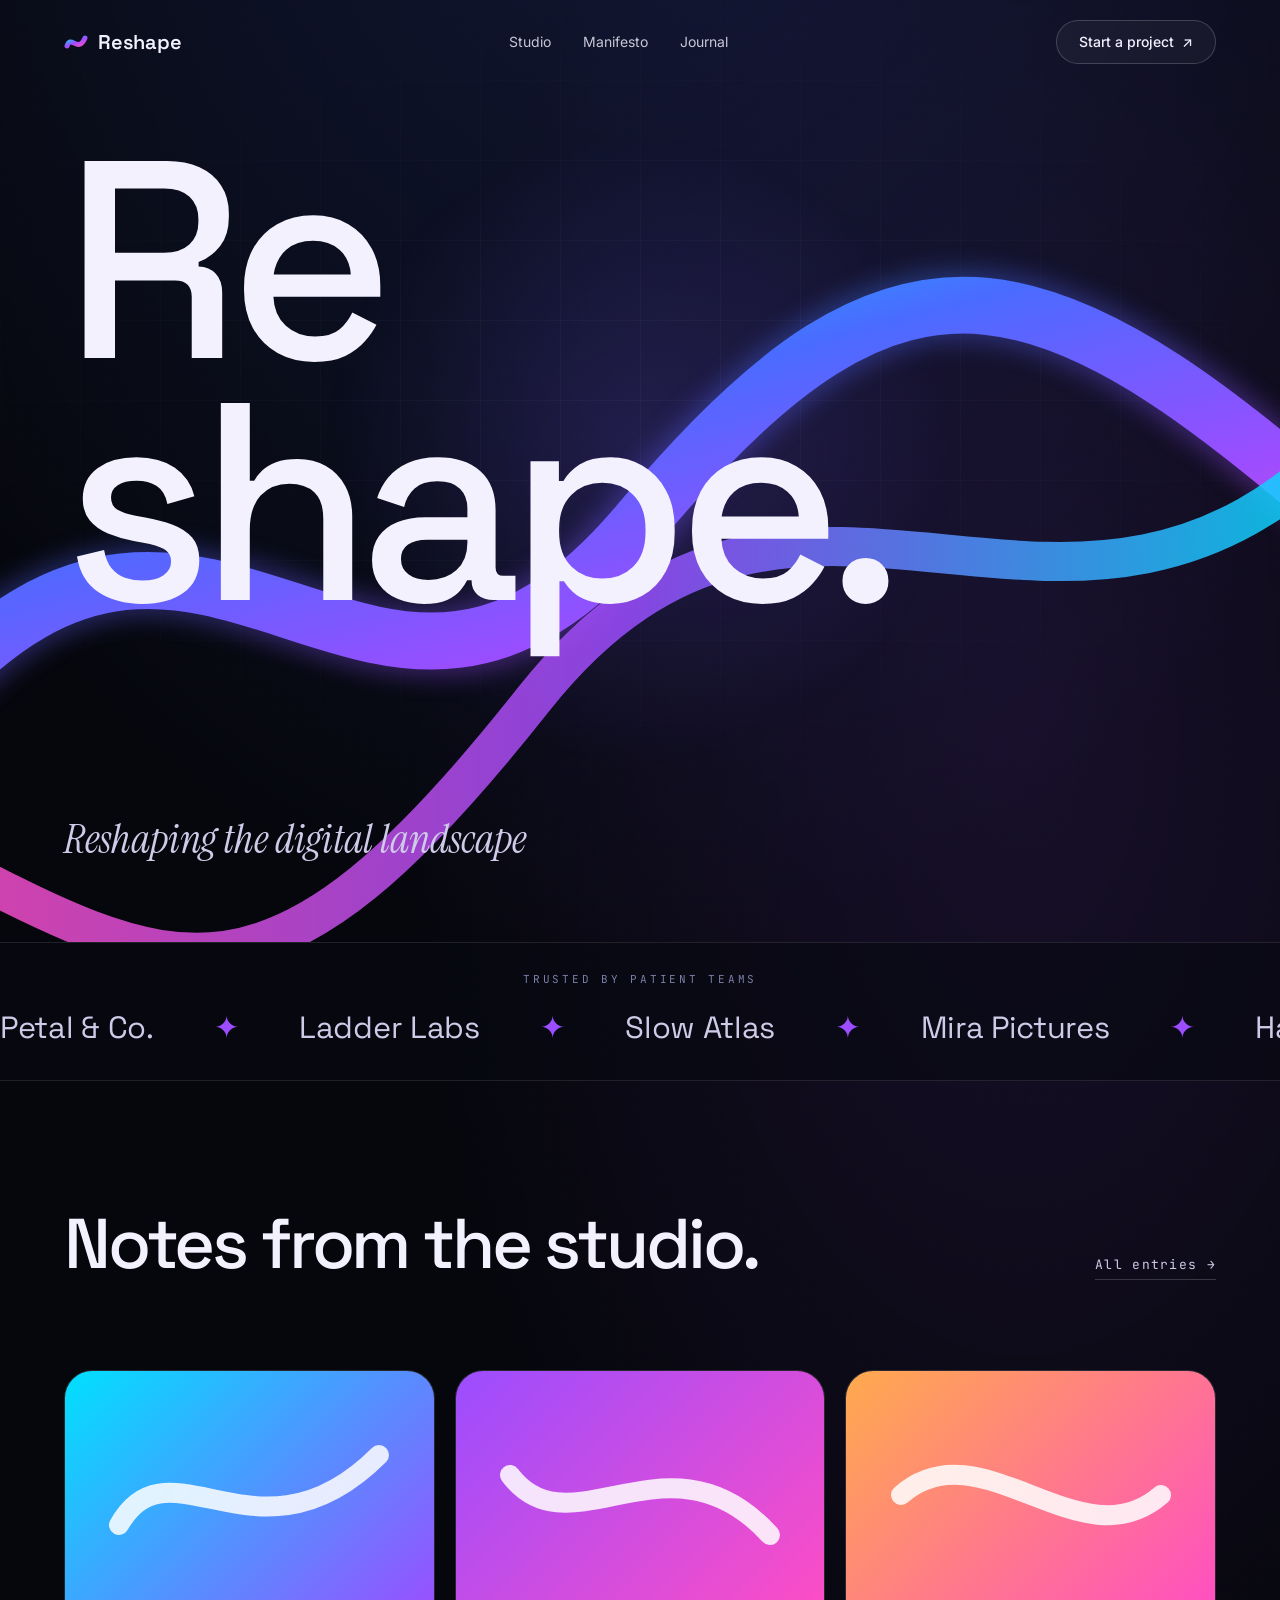
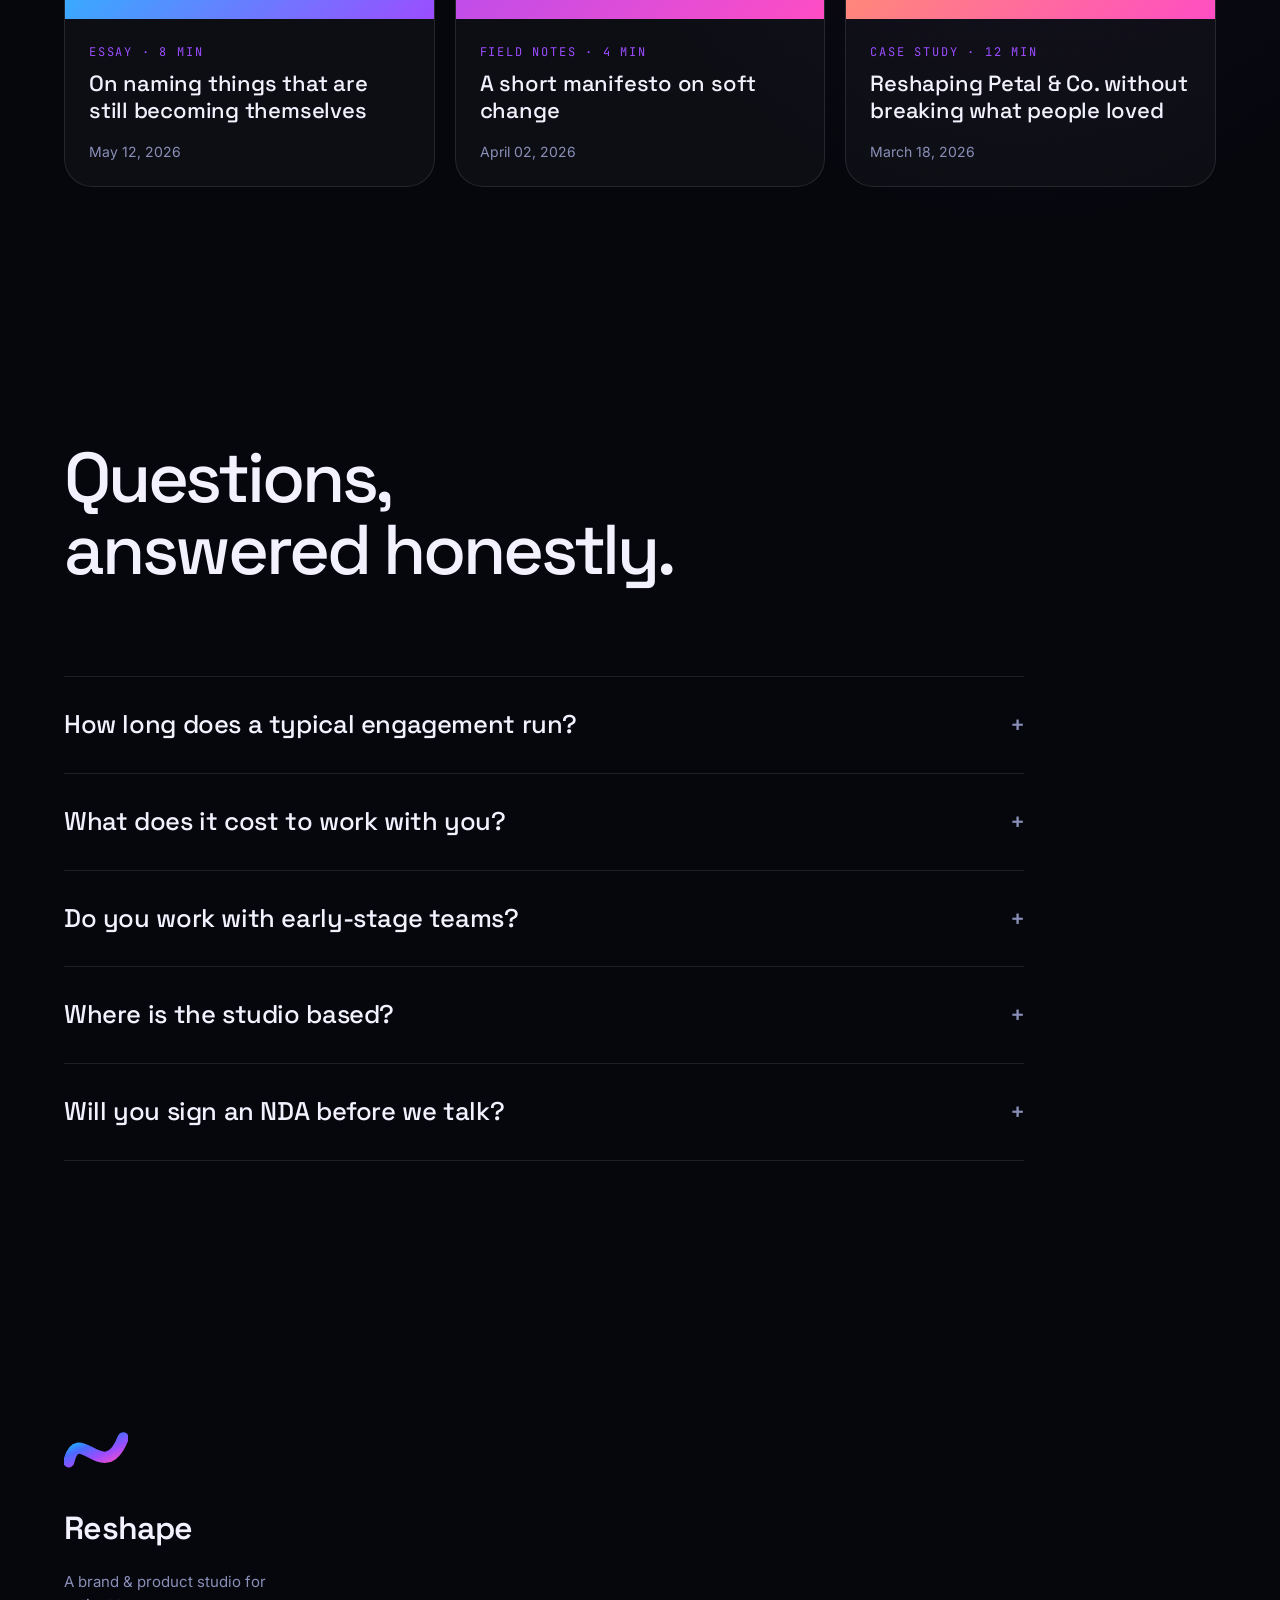
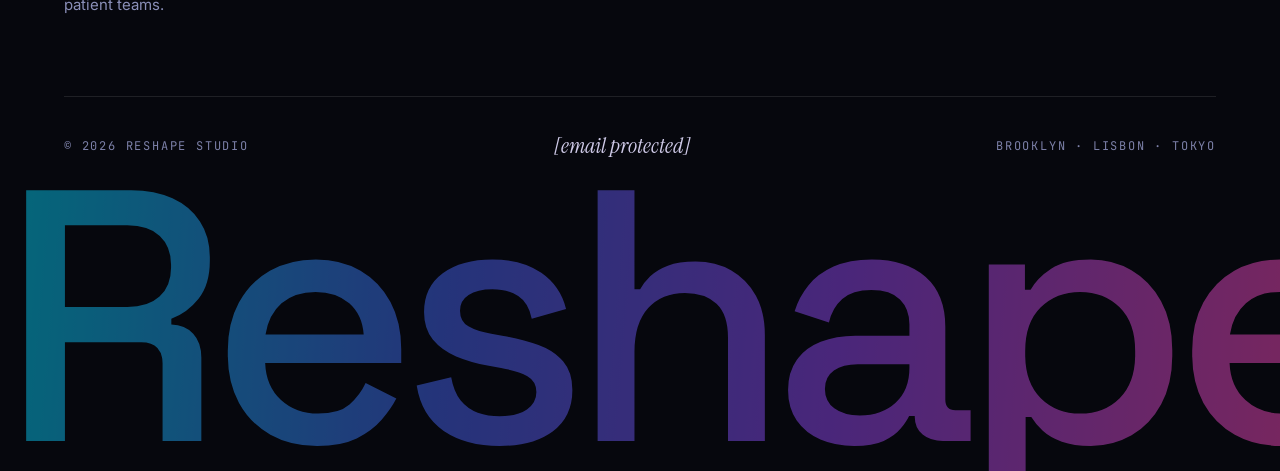
==== commit df783634: "Update index.html" ====
--- a/index.html
+++ b/index.html
@@ -102,15 +102,15 @@
 
     <div class="hero__bottom">
       <p class="hero__tag">
-        Form is a verb here —<br/>
-        everything moves, bends,<br/>
-        and finds its truer line.
+        <br/>
+        <br/>
+        Reshaping the digital landscape
       </p>
-      <div class="hero__cta">
+  <!--     <div class="hero__cta">
         <a class="btn btn--solid" href="#contact">Start a project <span aria-hidden="true">→</span></a>
         <a class="btn btn--ghost" href="#capabilities">What we do</a>
       </div>
-    </div>
+    </div> -->
 
   <!--   <a class="hero__scroll" href="#manifesto" aria-label="Scroll down">
       <span>Scroll</span>
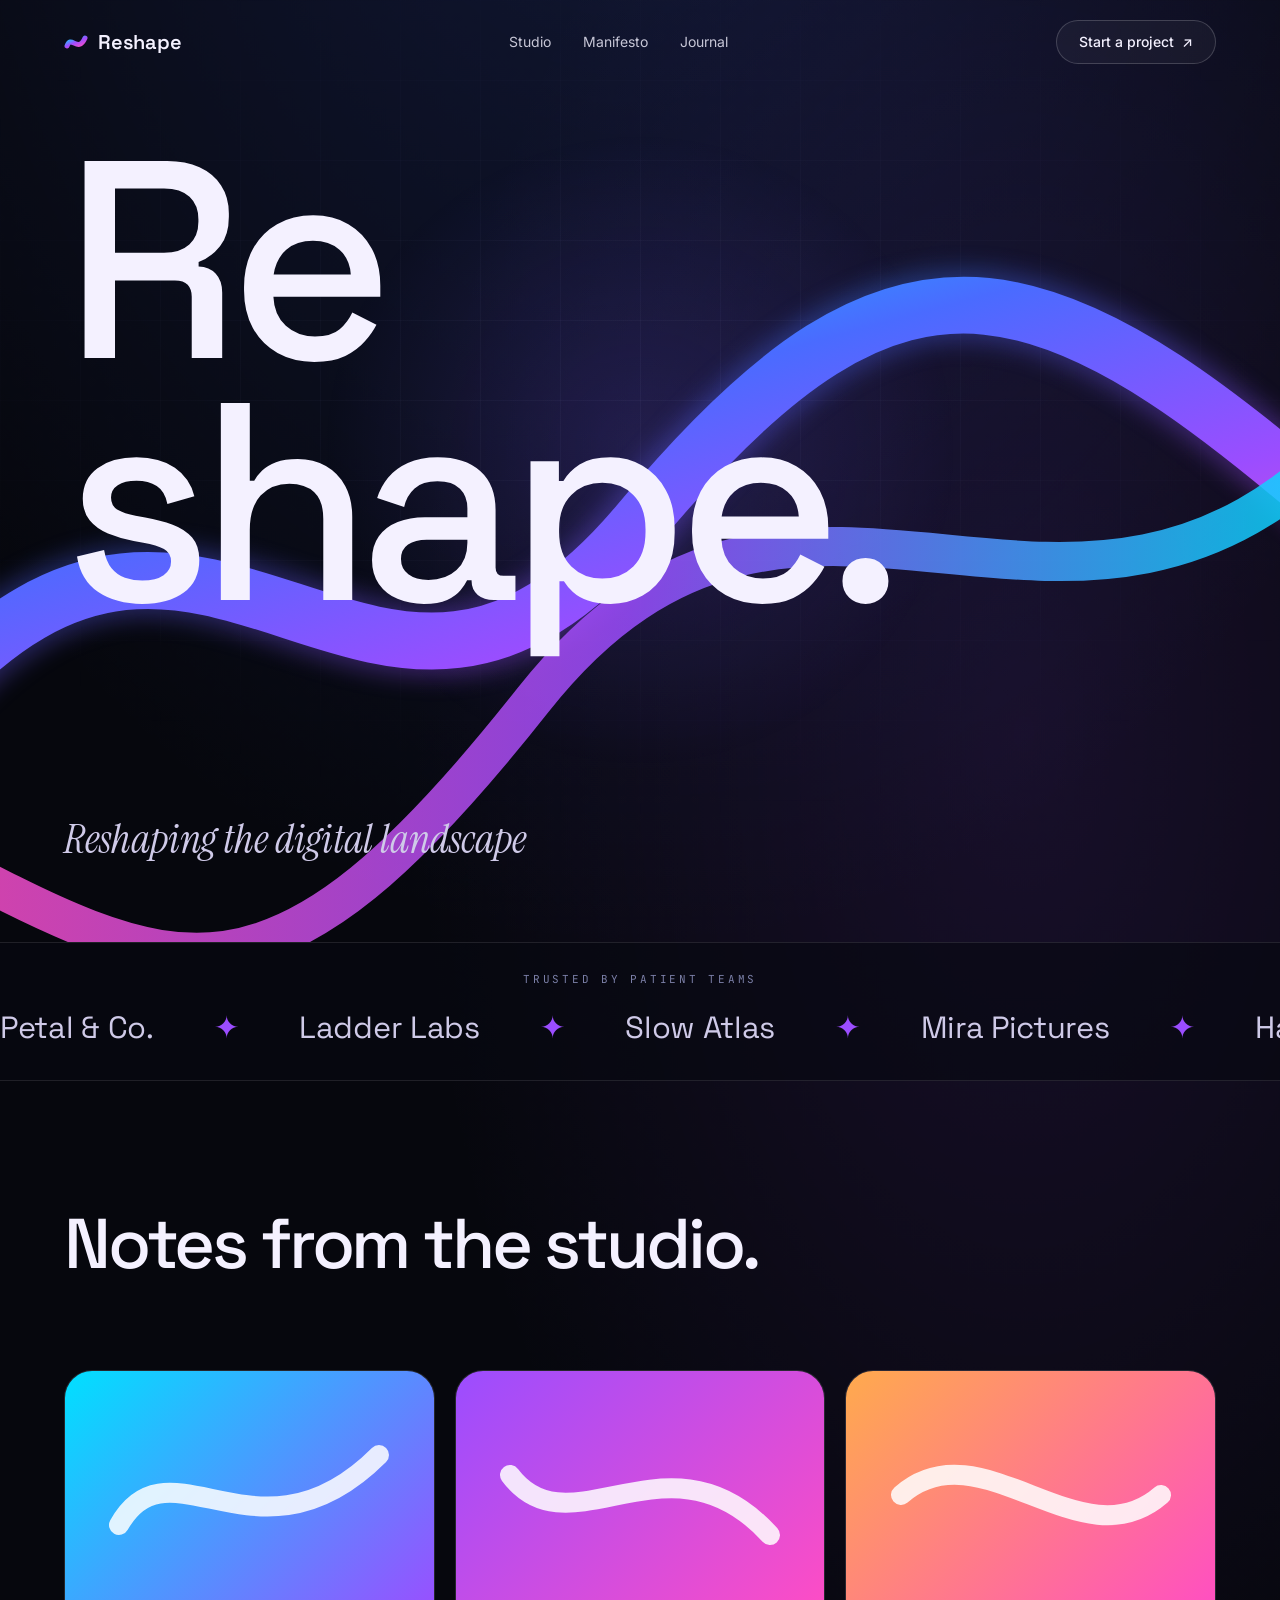
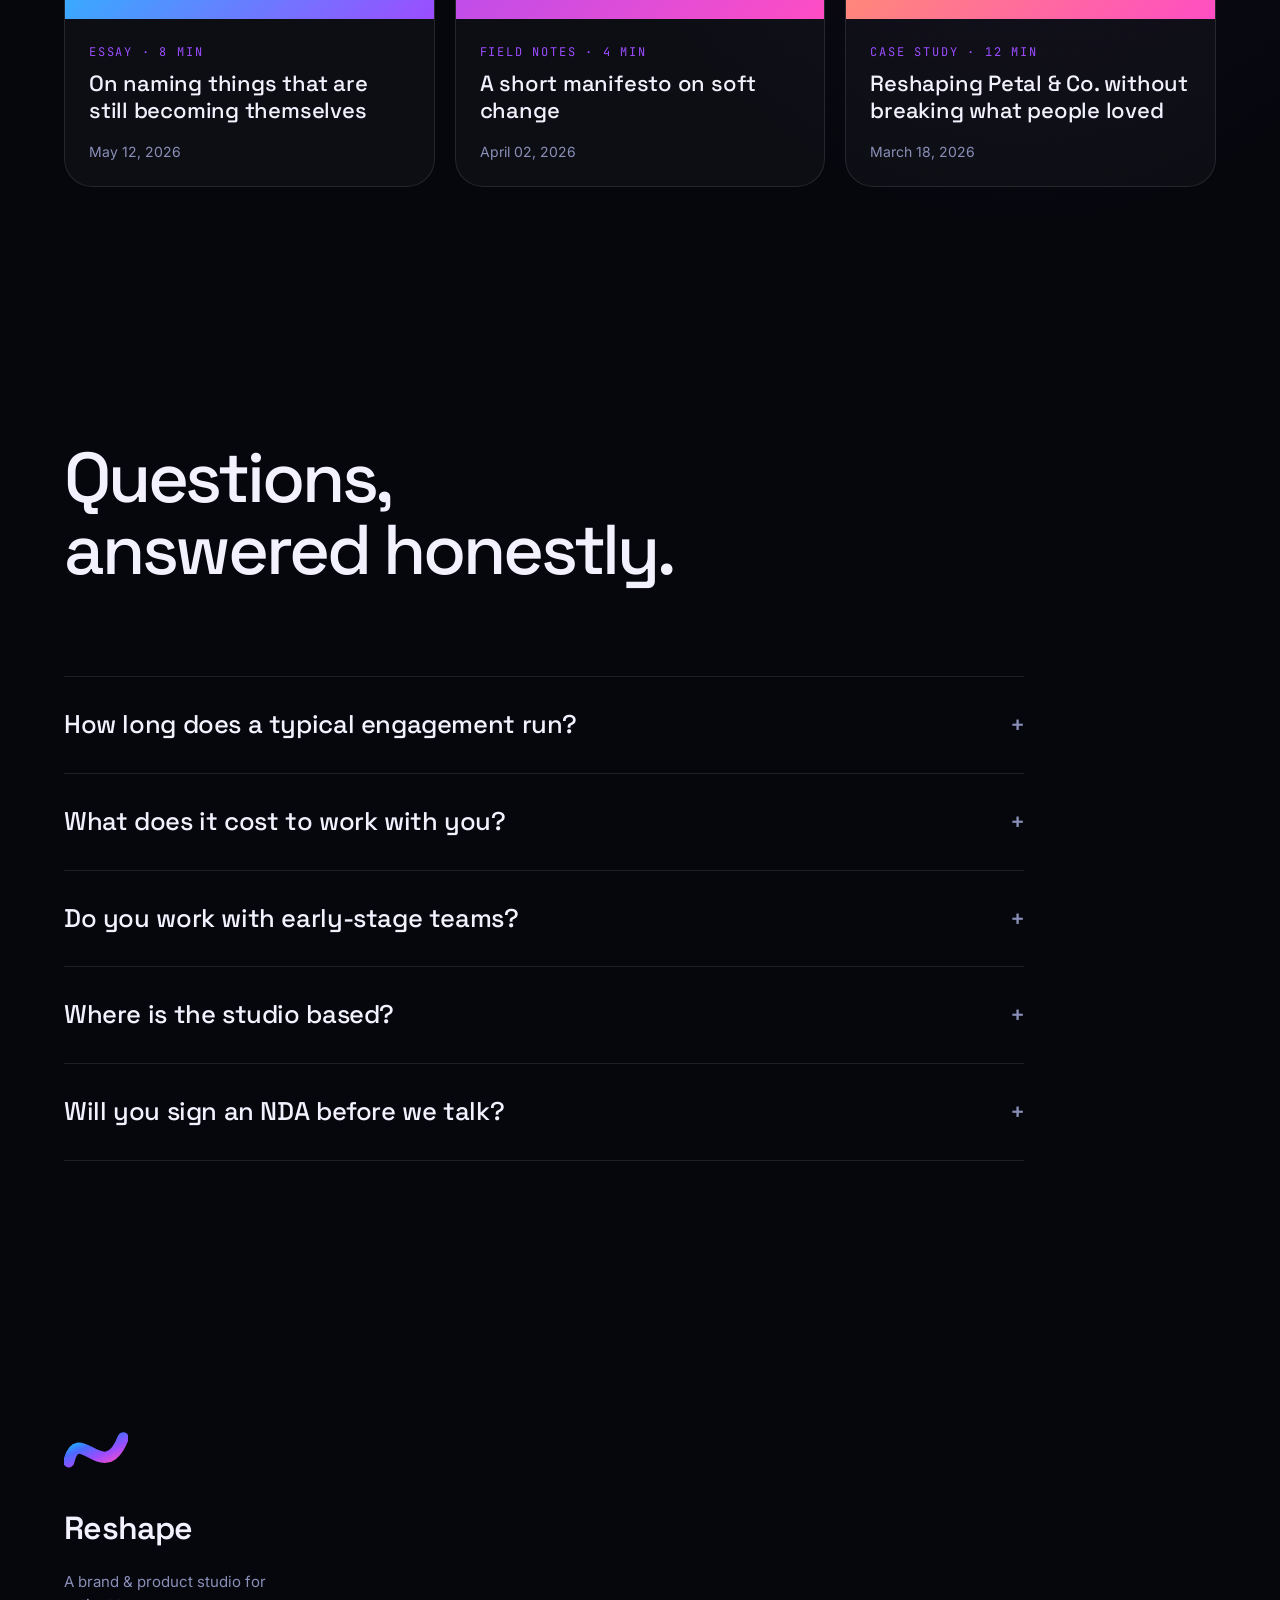
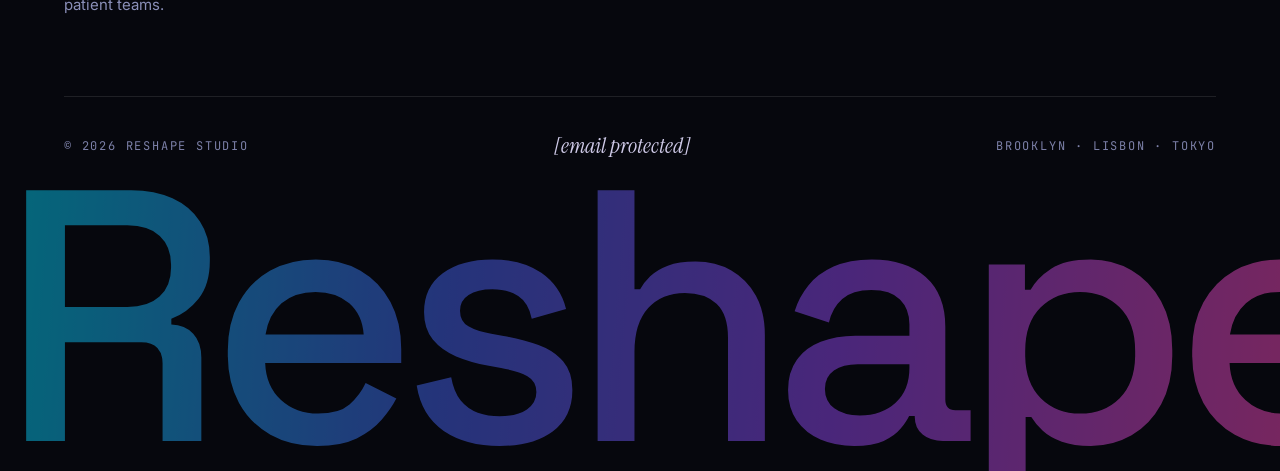
==== commit 2e1ea982: "Update index.html" ====
--- a/index.html
+++ b/index.html
@@ -338,7 +338,6 @@
       <div>
         <h2 class="section-title" data-reveal>Notes from the studio.</h2>
       </div>
-      <a class="link" href="#">All entries →</a>
     </div>
     <div class="journal__grid">
       <a class="post" href="#" data-reveal style="--from:#00e0ff;--to:#9b4dff">
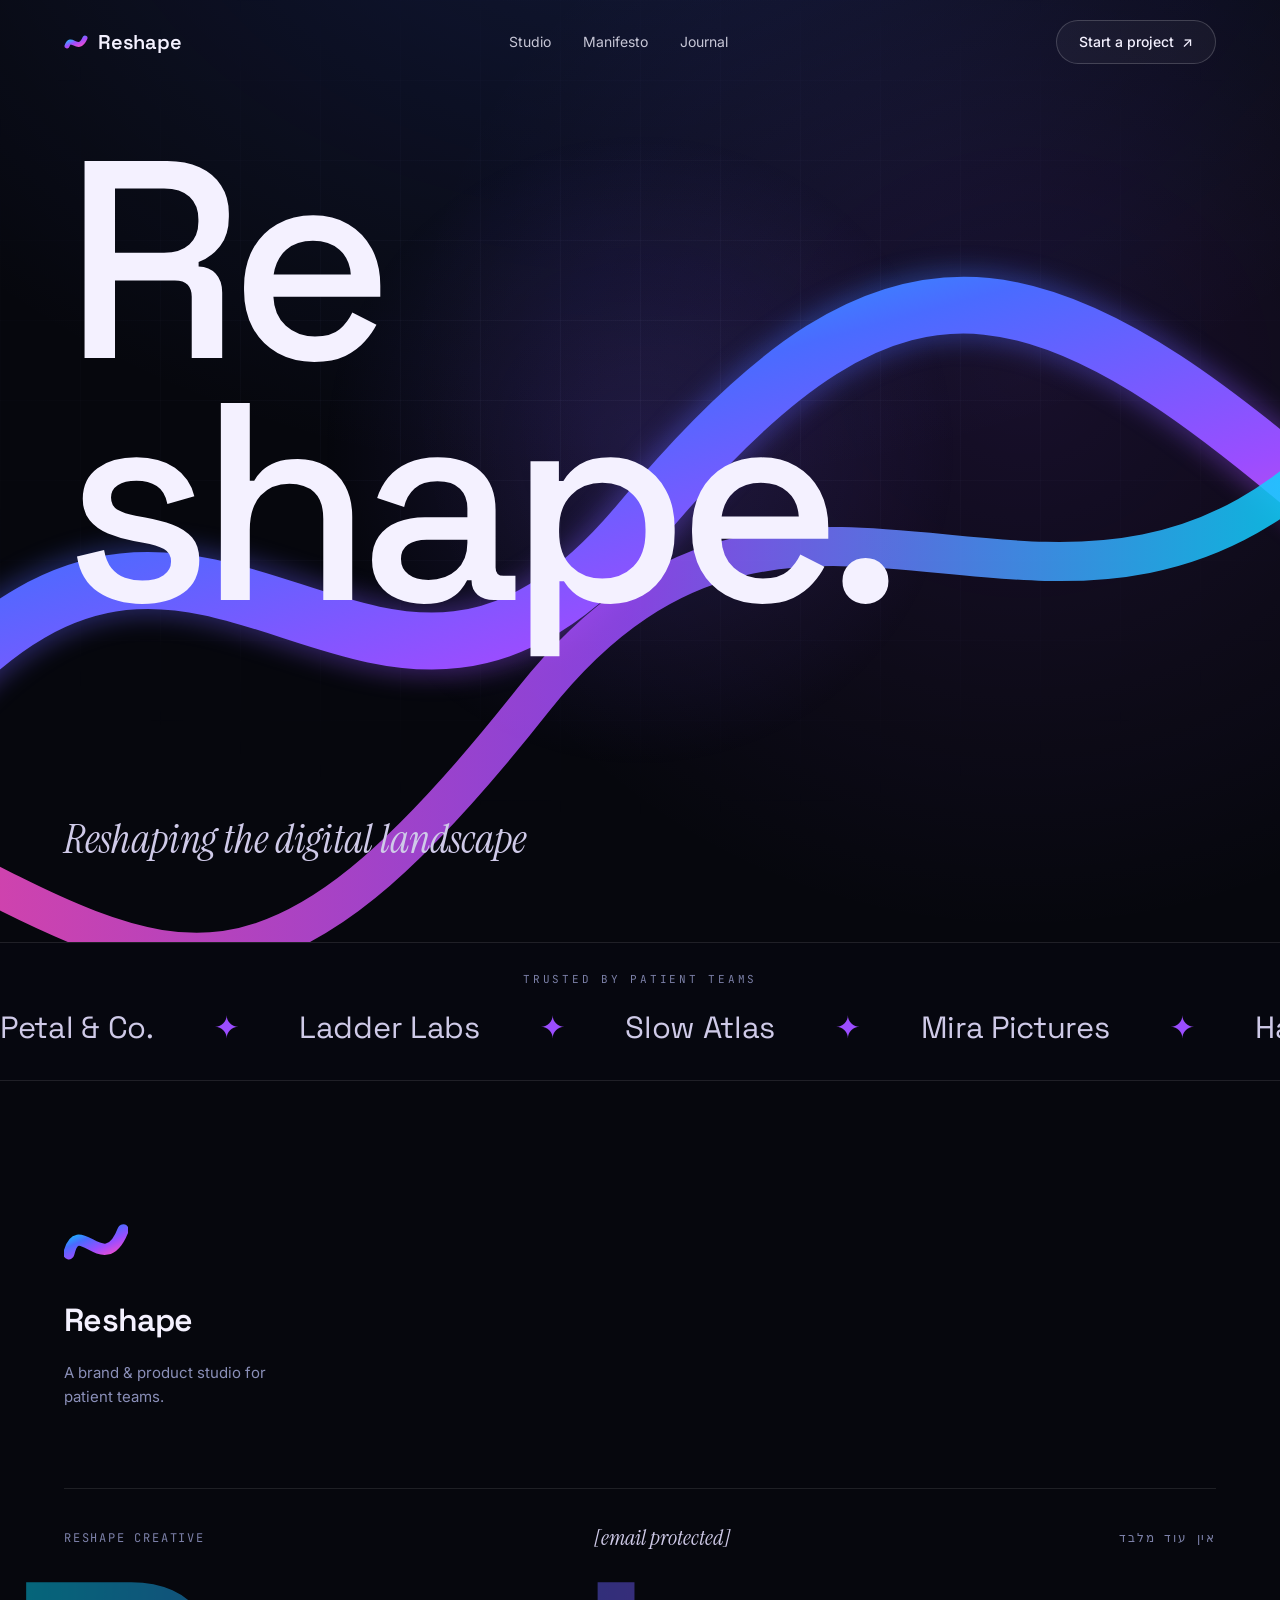
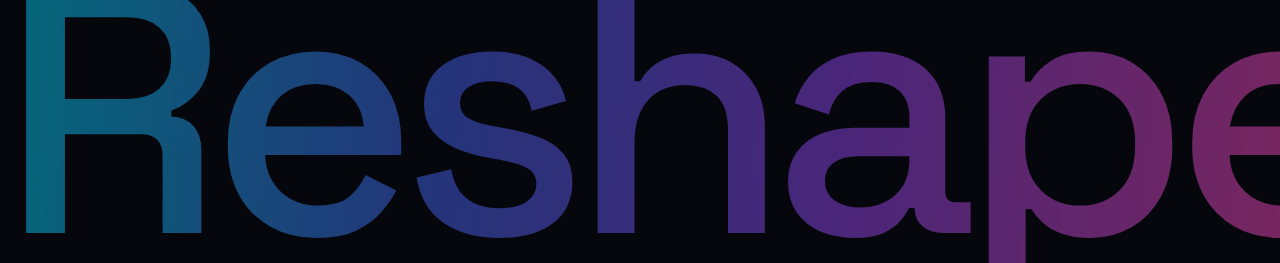
==== commit 7bd65352: "Update index.html" ====
--- a/index.html
+++ b/index.html
@@ -331,7 +331,7 @@
   </div>
 </section> -->
 
-<!-- JOURNAL -->
+<!-- JOURNAL 
 <section class="journal" id="journal">
   <div class="container">
     <div class="section-head section-head--row">
@@ -366,9 +366,9 @@
       </a>
     </div>
   </div>
-</section>
-
-<!-- FAQ -->
+</section> -->
+
+<!-- FAQ 
 <section class="faq">
   <div class="container">
     <div class="section-head">
@@ -397,7 +397,7 @@
       </details>
     </div>
   </div>
-</section>
+</section> -->
 
 <!-- FOOTER -->
 <footer class="footer">
@@ -414,9 +414,9 @@
     </div>
 
     <div class="footer__bottom">
-      <div>© 2026 Reshape Studio</div>
+      <div>Reshape Creative</div>
       <div class="footer__email"><a href="/cdn-cgi/l/email-protection#49212c252526093b2c3a2128392c673a3d3c2d2026"><span class="__cf_email__" data-cfemail="ea828f868685aa988f99828b9a8fc4999e9f8e8385">[email&#160;protected]</span></a></div>
-      <div>Brooklyn · Lisbon · Tokyo</div>
+      <div>אין עוד מלבד</div>
     </div>
   </div>
 
@@ -437,7 +437,7 @@
 </svg>
 
 <script data-cfasync="false" src="/cdn-cgi/scripts/5c5dd728/cloudflare-static/email-decode.min.js"></script><script src="aurora.js" defer></script>
-<script src="tweaks.js" defer></script>
+<script src="tweaks.js" defer></script> 
 
 <!-- TWEAKS PANEL -->
 <aside class="tw" id="tweaks-panel" hidden aria-label="Tweaks">
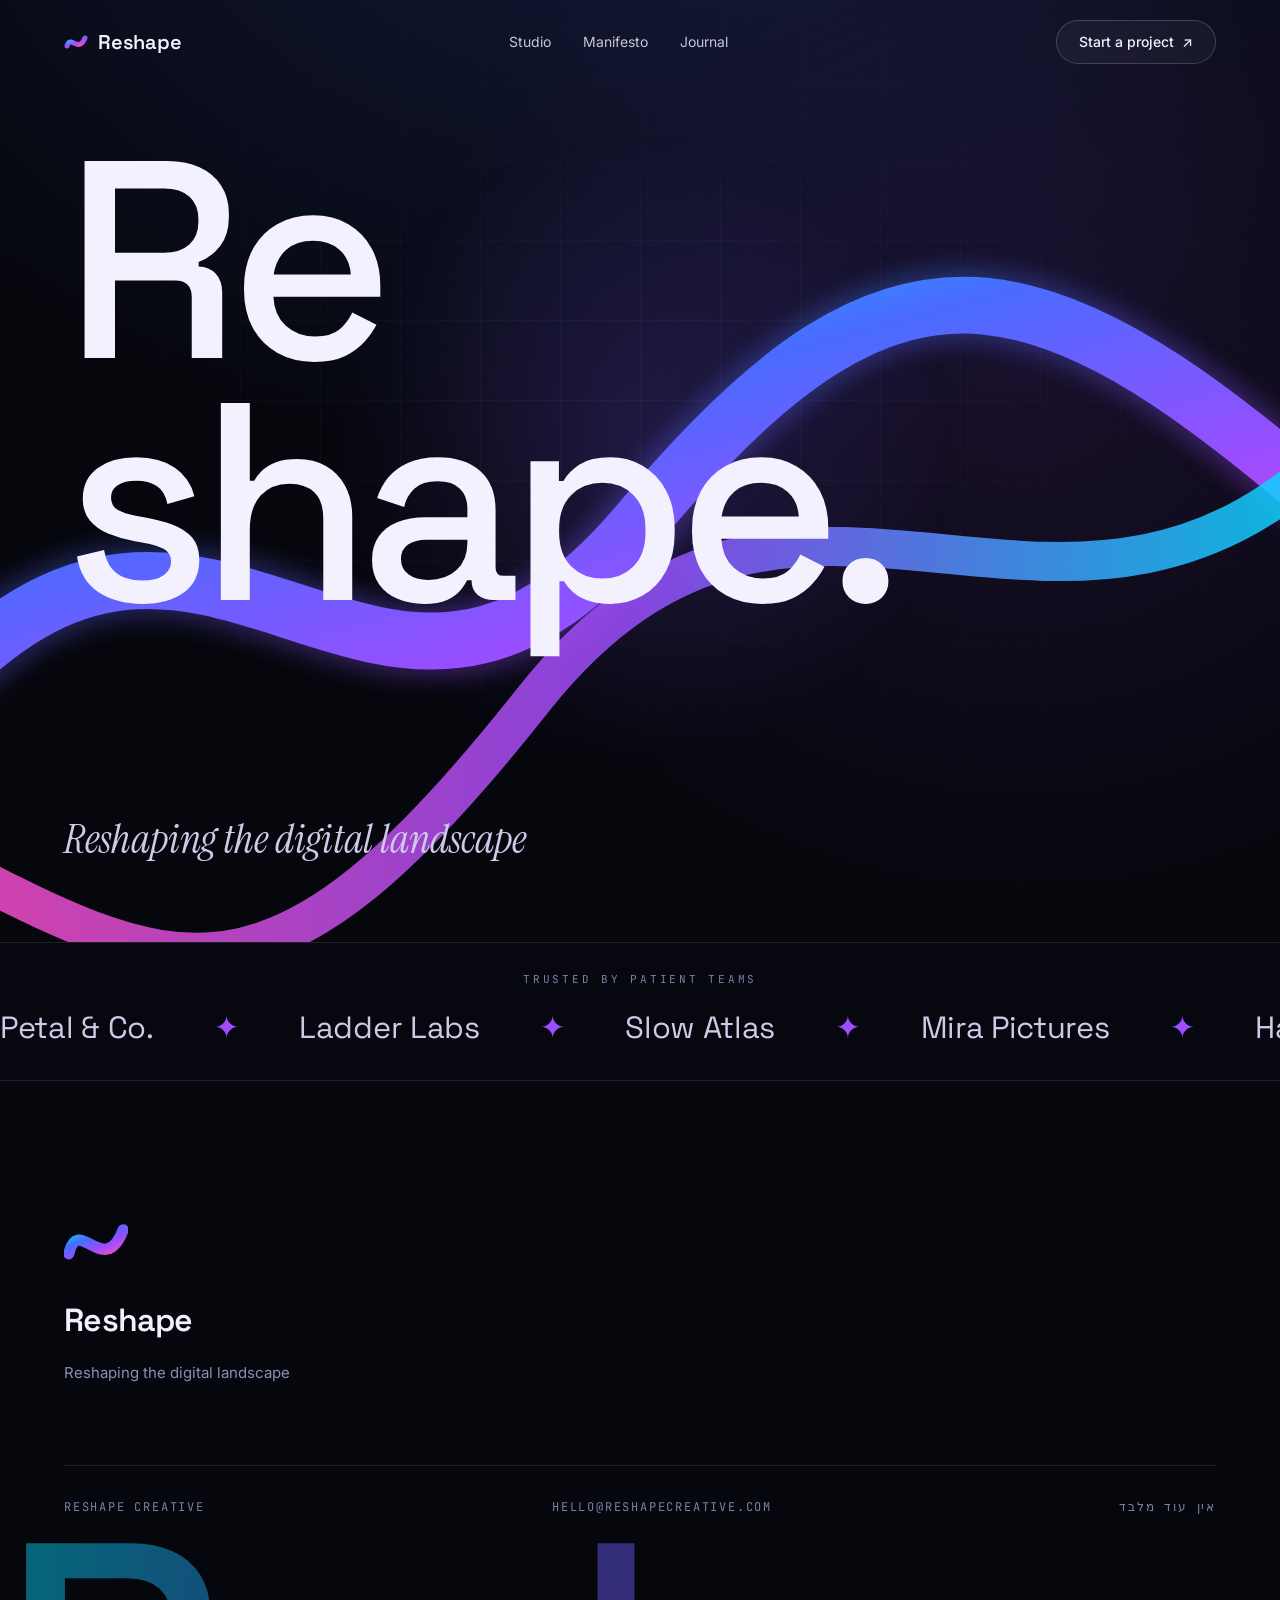
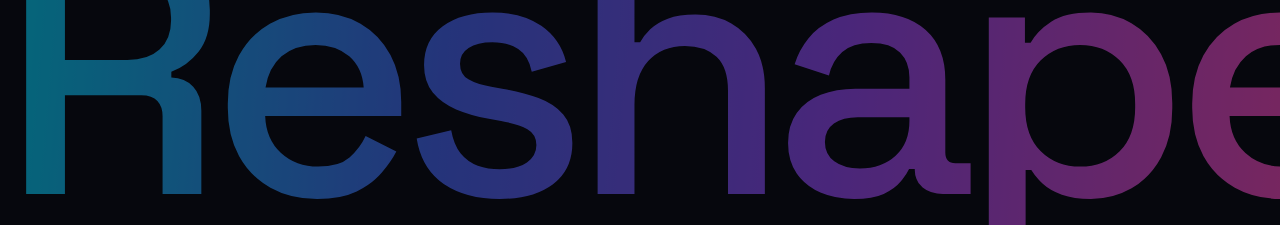
==== commit 979343f6: "Update index.html" ====
--- a/index.html
+++ b/index.html
@@ -408,14 +408,14 @@
           <path d="M 6 56 C 18 6, 50 88, 74 26" stroke="url(#auroraGrad)" stroke-width="14" stroke-linecap="round" fill="none"/>
         </svg>
         <div class="footer__mark">Reshape</div>
-        <p>A brand &amp; product studio for patient teams.</p>
+        <p>Reshaping the digital landscape</p>
       </div>
 
     </div>
 
     <div class="footer__bottom">
       <div>Reshape Creative</div>
-      <div class="footer__email"><a href="/cdn-cgi/l/email-protection#49212c252526093b2c3a2128392c673a3d3c2d2026"><span class="__cf_email__" data-cfemail="ea828f868685aa988f99828b9a8fc4999e9f8e8385">[email&#160;protected]</span></a></div>
+      <div class="footer__email">hello@reshapecreative.com</span></a></div>
       <div>אין עוד מלבד</div>
     </div>
   </div>
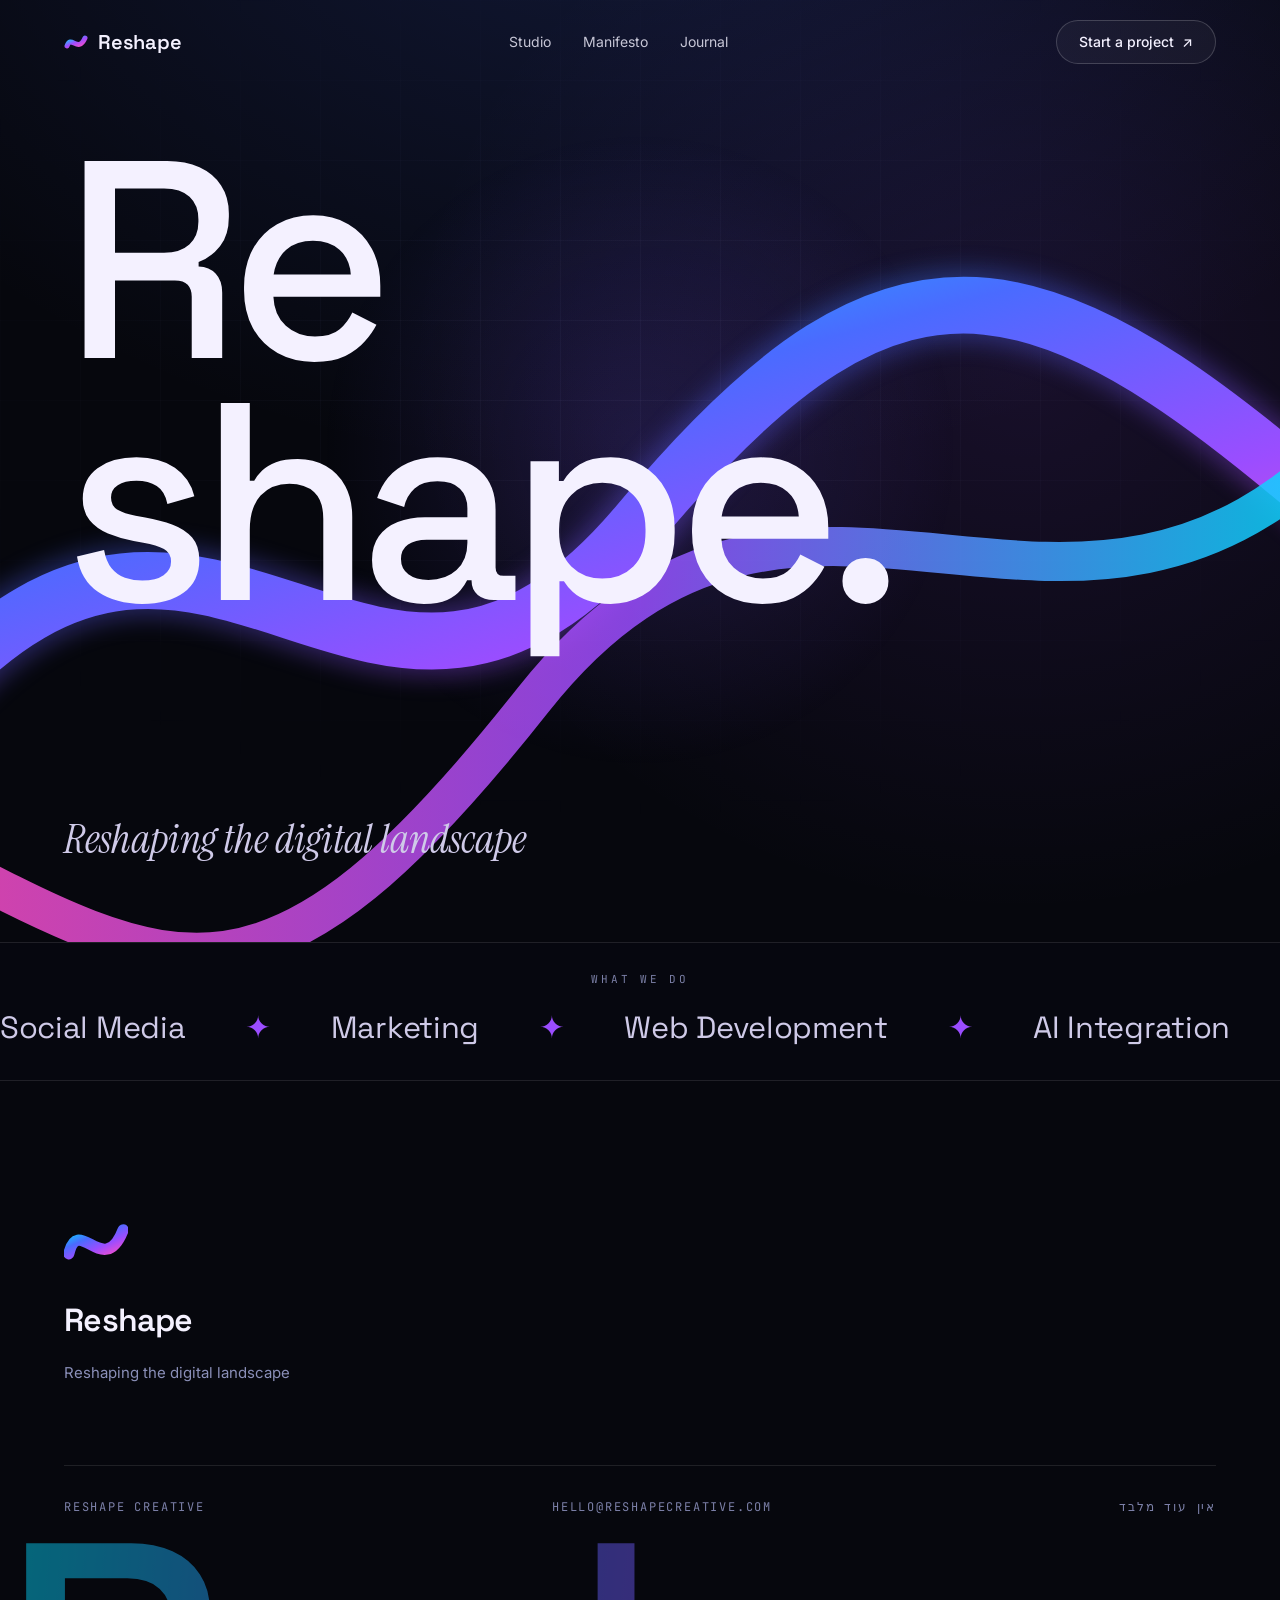
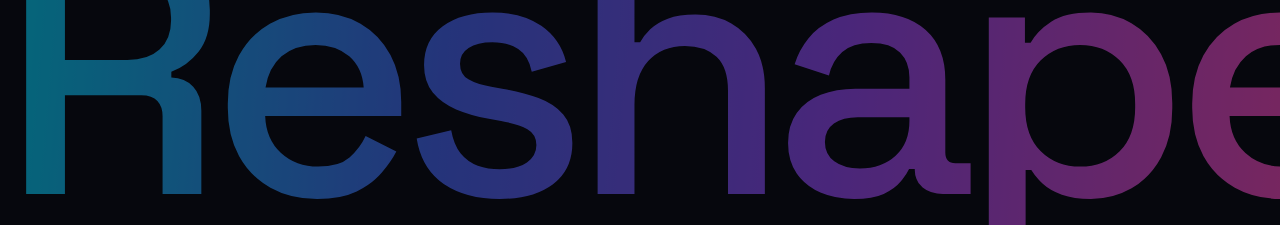
==== commit a325fe20: "Update index.html" ====
--- a/index.html
+++ b/index.html
@@ -123,47 +123,47 @@
 
 <!-- LOGO MARQUEE -->
 <section class="marquee" aria-label="Selected clients">
-  <div class="marquee__label">Trusted by patient teams</div>
+  <div class="marquee__label">What we do</div>
   <div class="marquee__track">
     <div class="marquee__row">
-      <span>Petal &amp; Co.</span>
-      <span aria-hidden="true">✦</span>
-      <span>Ladder Labs</span>
-      <span aria-hidden="true">✦</span>
-      <span>Slow Atlas</span>
-      <span aria-hidden="true">✦</span>
-      <span>Mira Pictures</span>
-      <span aria-hidden="true">✦</span>
-      <span>Halfwater</span>
-      <span aria-hidden="true">✦</span>
-      <span>Forager &amp; Sons</span>
-      <span aria-hidden="true">✦</span>
-      <span>Northbound</span>
-      <span aria-hidden="true">✦</span>
-      <span>The Long Now</span>
-      <span aria-hidden="true">✦</span>
-      <span>Riverwide</span>
+      <span>Social Media</span>
+      <span aria-hidden="true">✦</span>
+      <span>Marketing</span>
+      <span aria-hidden="true">✦</span>
+      <span>Web Development</span>
+      <span aria-hidden="true">✦</span>
+      <span>AI Integration</span>
+      <span aria-hidden="true">✦</span>
+      <span>Marketing</span>
+      <span aria-hidden="true">✦</span>
+      <span>Web Apps</span>
+      <span aria-hidden="true">✦</span>
+      <span>Branding and Video</span>
+      <span aria-hidden="true">✦</span>
+      <span>AI Integration</span>
+      <span aria-hidden="true">✦</span>
+      <span>Motion Design</span>
       <span aria-hidden="true">✦</span>
     </div>
     <div class="marquee__row" aria-hidden="true">
-      <span>Petal &amp; Co.</span>
-      <span>✦</span>
-      <span>Ladder Labs</span>
-      <span>✦</span>
-      <span>Slow Atlas</span>
-      <span>✦</span>
-      <span>Mira Pictures</span>
-      <span>✦</span>
-      <span>Halfwater</span>
-      <span>✦</span>
-      <span>Forager &amp; Sons</span>
-      <span>✦</span>
-      <span>Northbound</span>
-      <span>✦</span>
-      <span>The Long Now</span>
-      <span>✦</span>
-      <span>Riverwide</span>
-      <span>✦</span>
+      <span>Social Media</span>
+      <span aria-hidden="true">✦</span>
+      <span>Marketing</span>
+      <span aria-hidden="true">✦</span>
+      <span>Web Development</span>
+      <span aria-hidden="true">✦</span>
+      <span>AI Integration</span>
+      <span aria-hidden="true">✦</span>
+      <span>Marketing</span>
+      <span aria-hidden="true">✦</span>
+      <span>Web Apps</span>
+      <span aria-hidden="true">✦</span>
+      <span>Branding and Video</span>
+      <span aria-hidden="true">✦</span>
+      <span>AI Integration</span>
+      <span aria-hidden="true">✦</span>
+      <span>Motion Design</span>
+      <span aria-hidden="true">✦</span>
     </div>
   </div>
 </section>
--- a/aurora.css
+++ b/aurora.css
@@ -299,7 +299,7 @@
   pointer-events: none;
   z-index: 1;
 }
-.hero__ribbon path { stroke-dasharray: 4200; stroke-dashoffset: 4200; animation: ribbonDraw 2.4s var(--ease) 0.2s forwards; }
+.hero__ribbon path { stroke-dasharray: 4200; stroke-dashoffset: 4200; animation: ribbonDraw 8s var(--ease) 1s forwards; }
 .hero__ribbon path.ribbon-cross { animation-delay: 0.6s; }
 @keyframes ribbonDraw { to { stroke-dashoffset: 0; } }
 
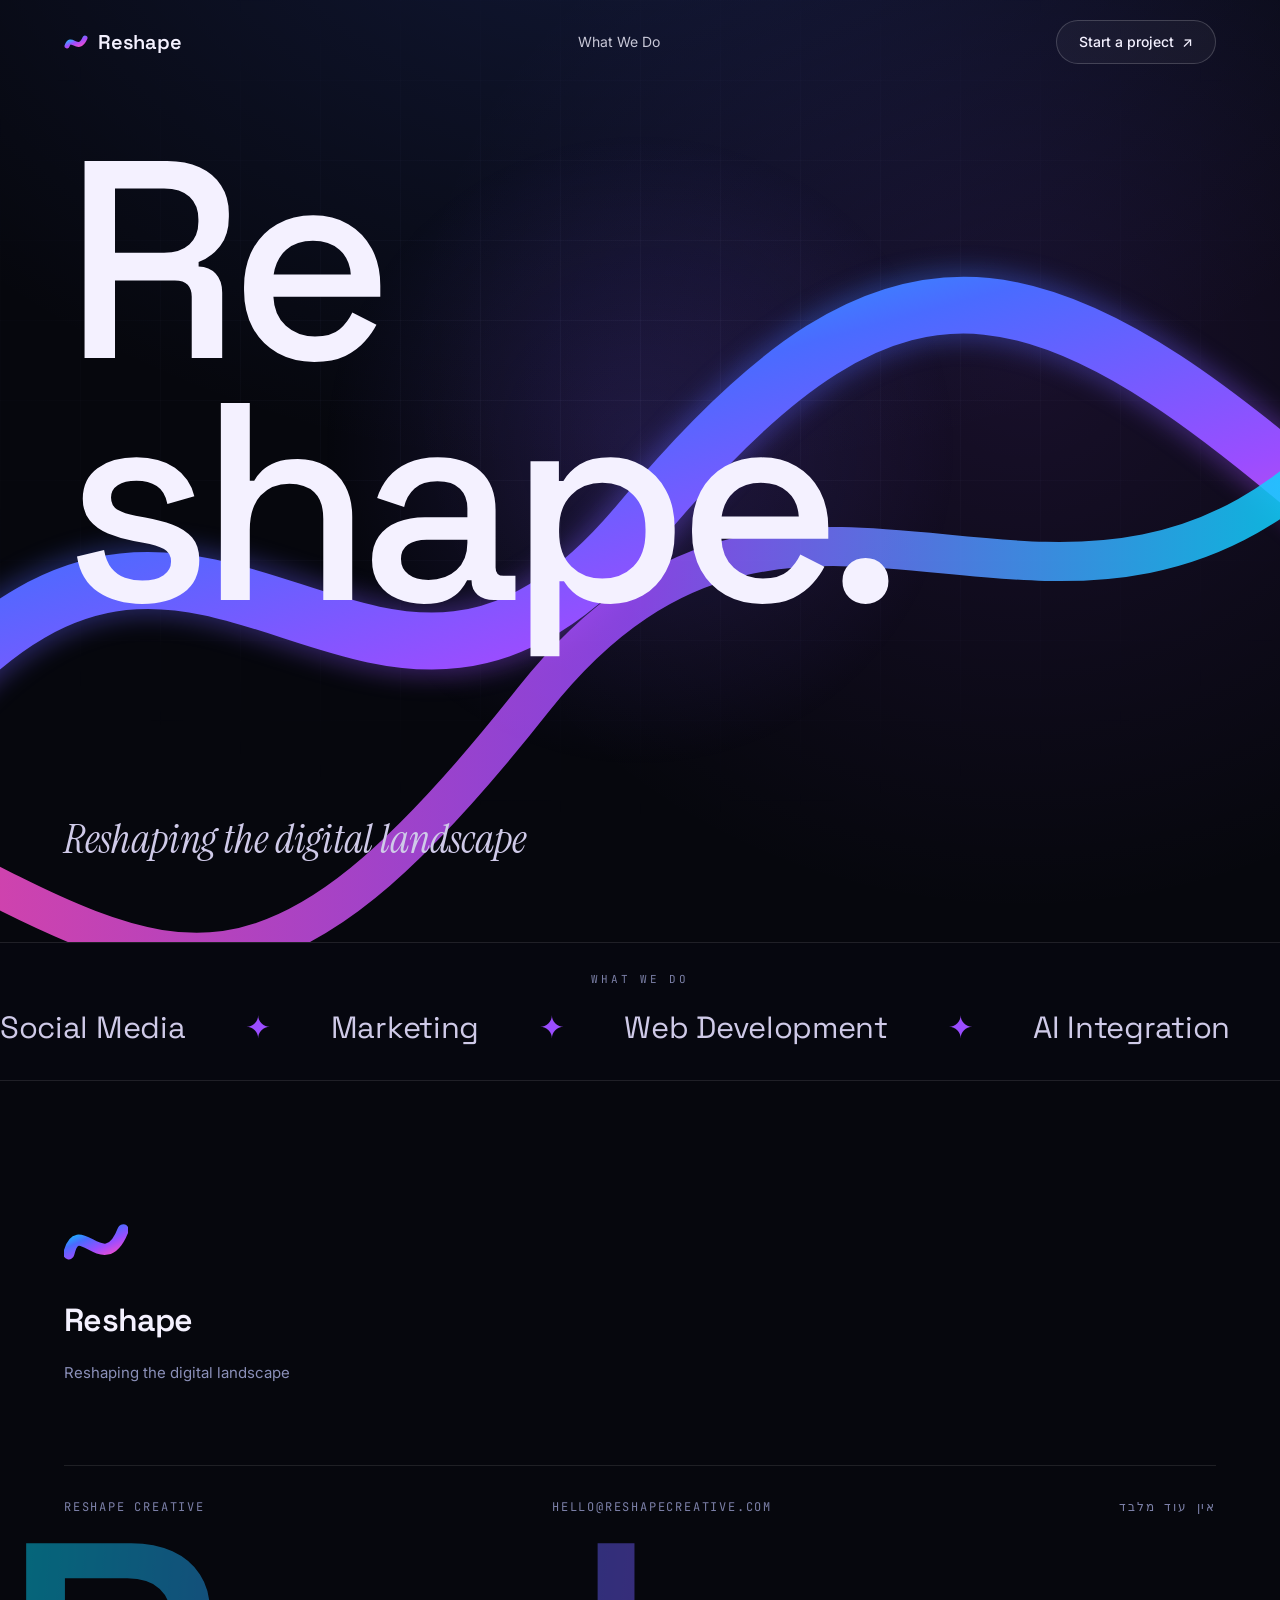
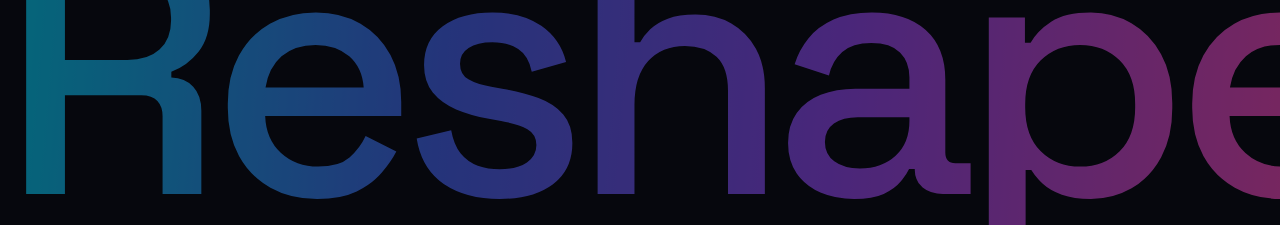
==== commit b0ec9f1c: "Update index.html" ====
--- a/index.html
+++ b/index.html
@@ -44,9 +44,7 @@
     <span>Reshape</span>
   </a>
   <nav class="nav__links" aria-label="Primary">
-    <a href="#capabilities">Studio</a>
-    <a href="#manifesto">Manifesto</a>
-    <a href="#journal">Journal</a>
+    <a href="#what-we-do">What We Do</a>
   </nav>
   <a class="nav__cta btn btn--ghost" href="#contact">Start a project <span aria-hidden="true">↗</span></a>
   <button class="nav__burger" id="burger" aria-label="Open menu" aria-expanded="false" aria-controls="mobile-menu">
@@ -56,9 +54,7 @@
 
 <!-- mobile menu -->
 <div class="mobile-menu" id="mobile-menu" aria-hidden="true">
-  <a href="#capabilities">Studio</a>
-  <a href="#manifesto">Manifesto</a>
-  <a href="#journal">Journal</a>
+  <a href="#what-we-do">What We Do</a>
   <a class="btn btn--solid" href="#contact">Start a project ↗</a>
 </div>
 
@@ -122,7 +118,7 @@
 </section>
 
 <!-- LOGO MARQUEE -->
-<section class="marquee" aria-label="Selected clients">
+<section class="marquee" id="what-we-do" aria-label="Selected clients">
   <div class="marquee__label">What we do</div>
   <div class="marquee__track">
     <div class="marquee__row">
